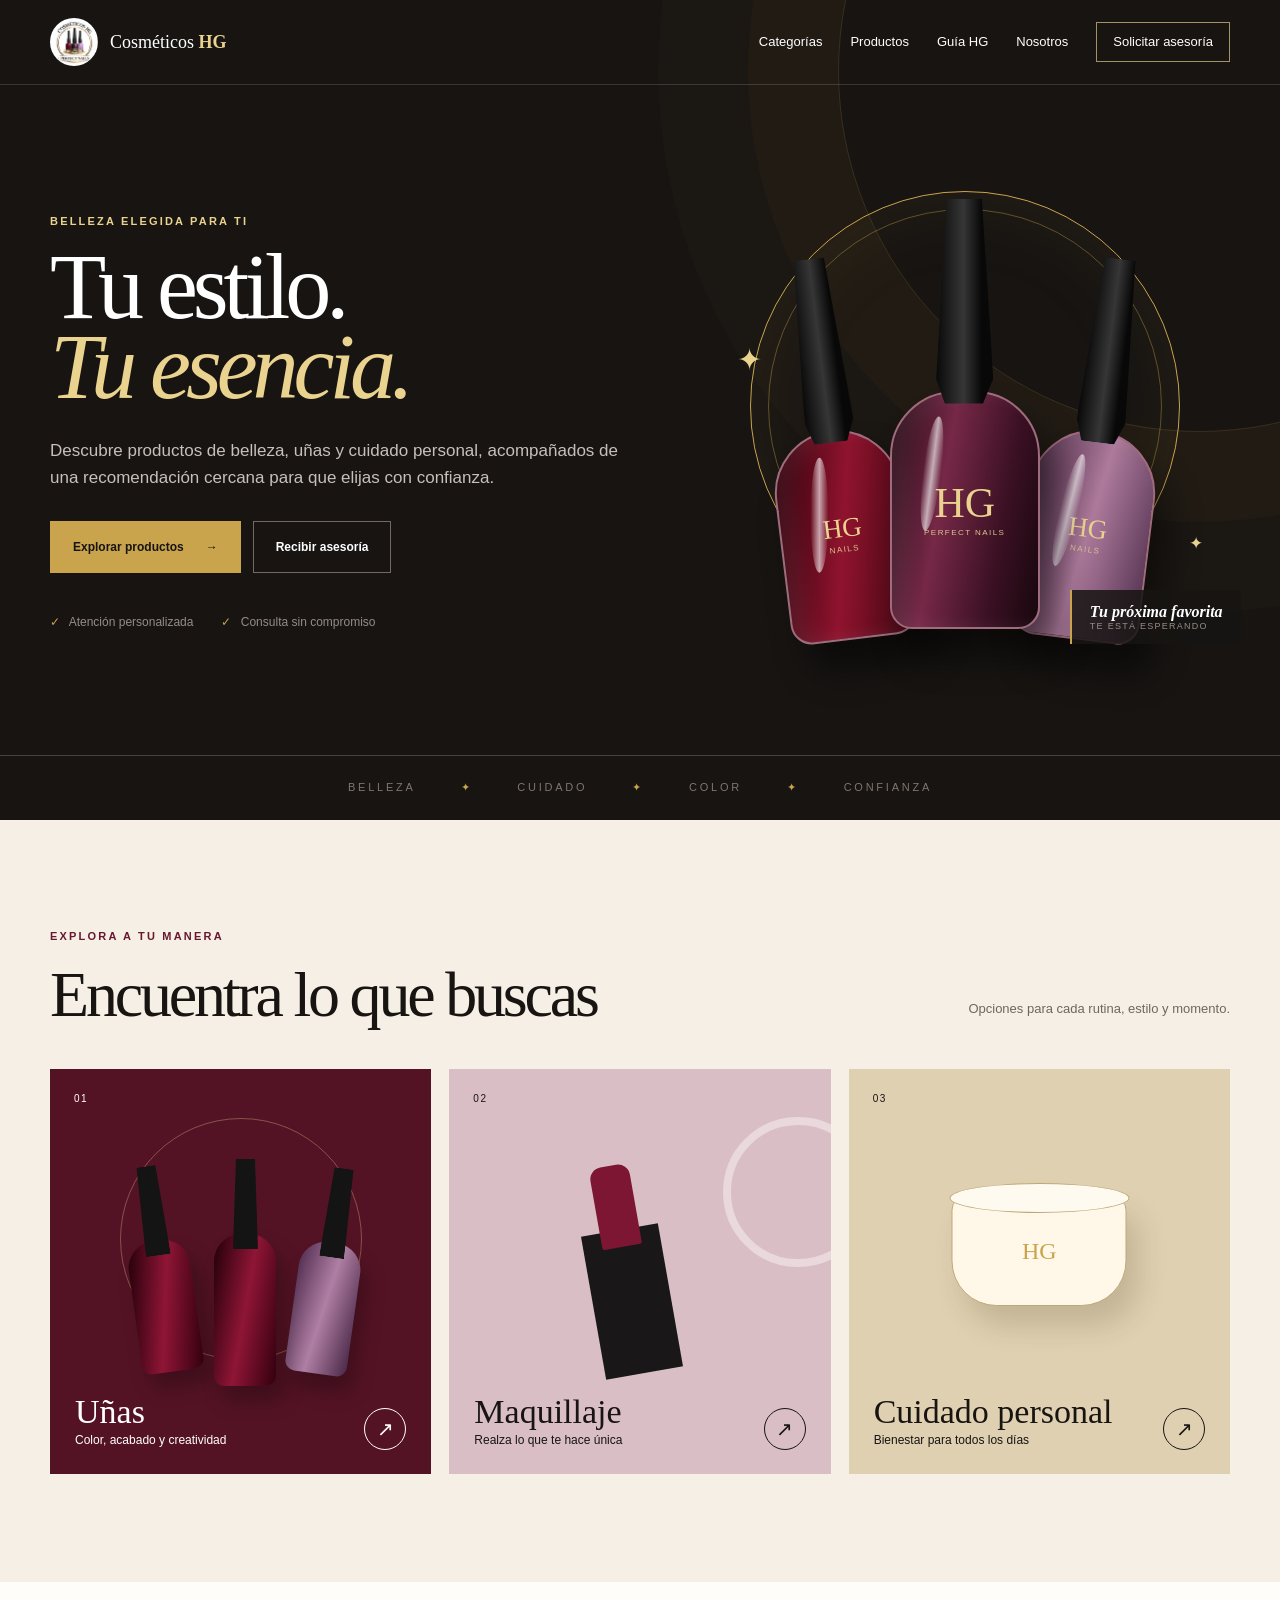
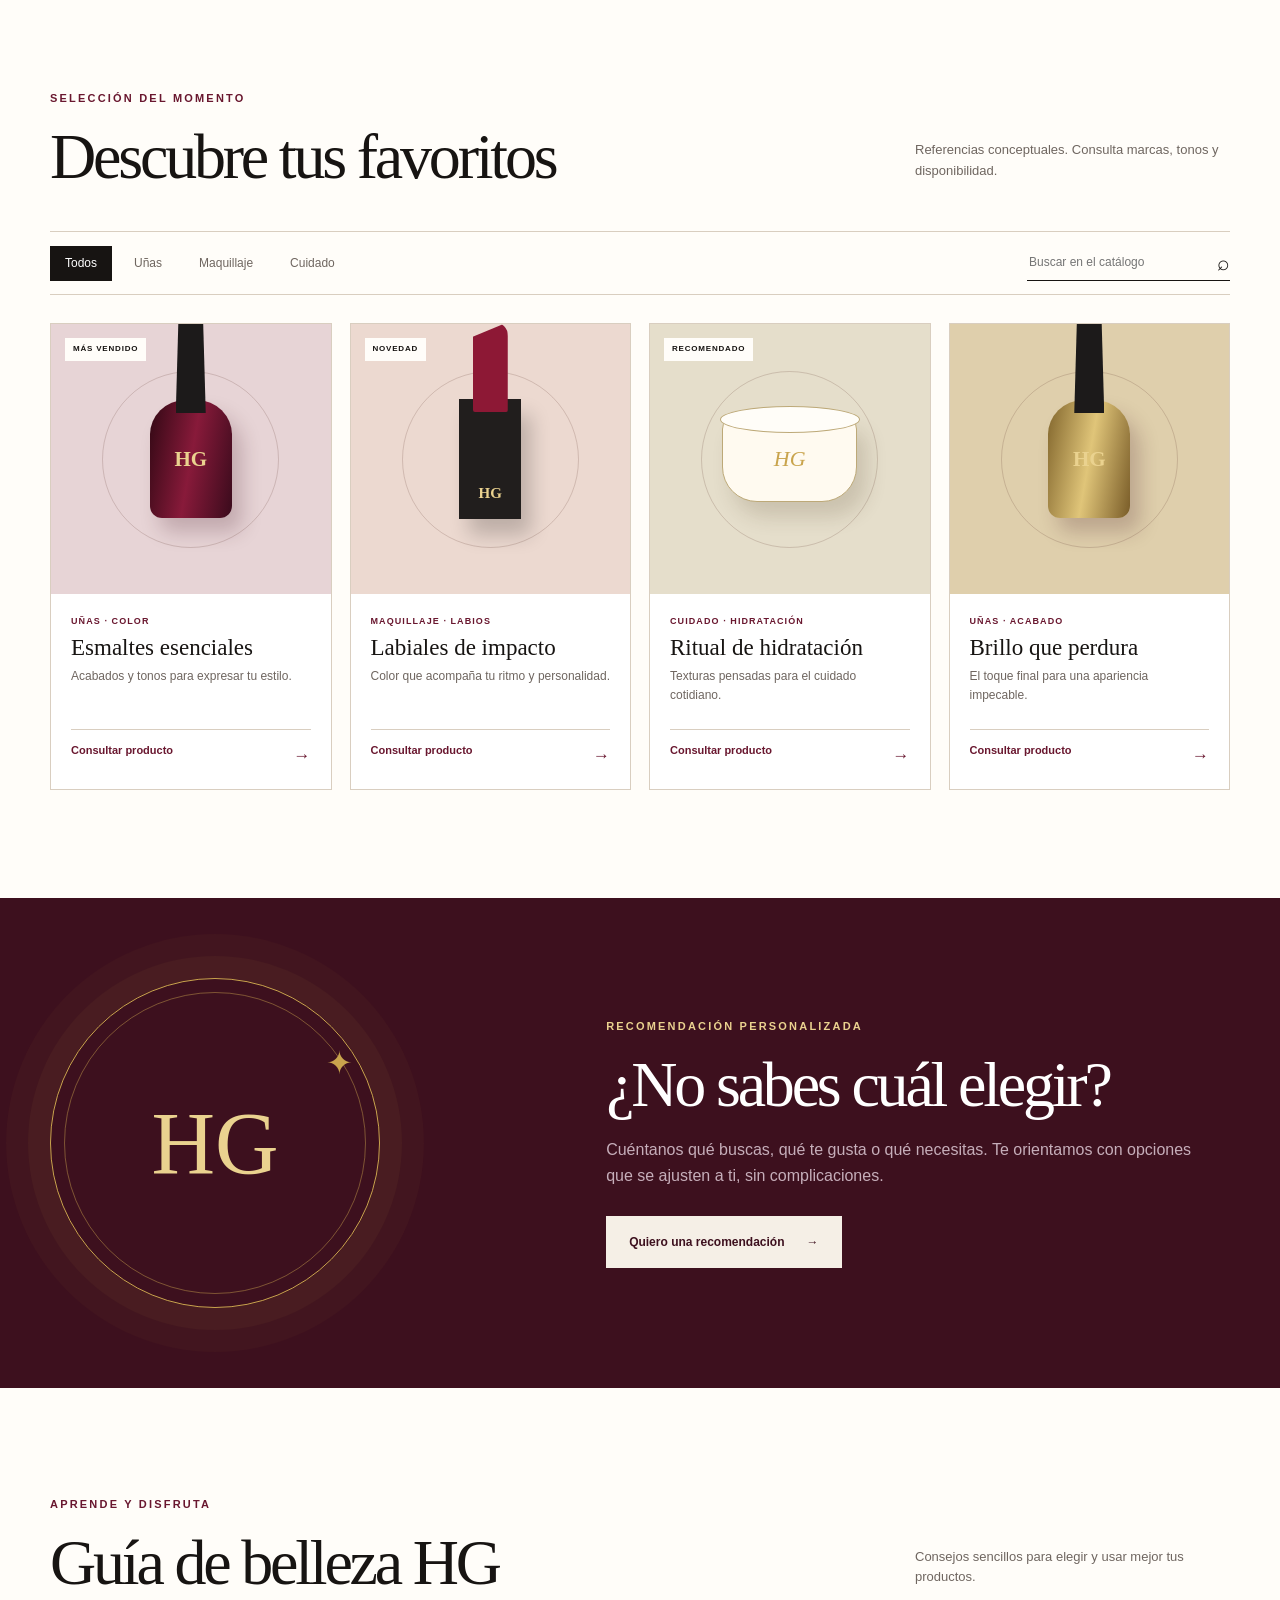
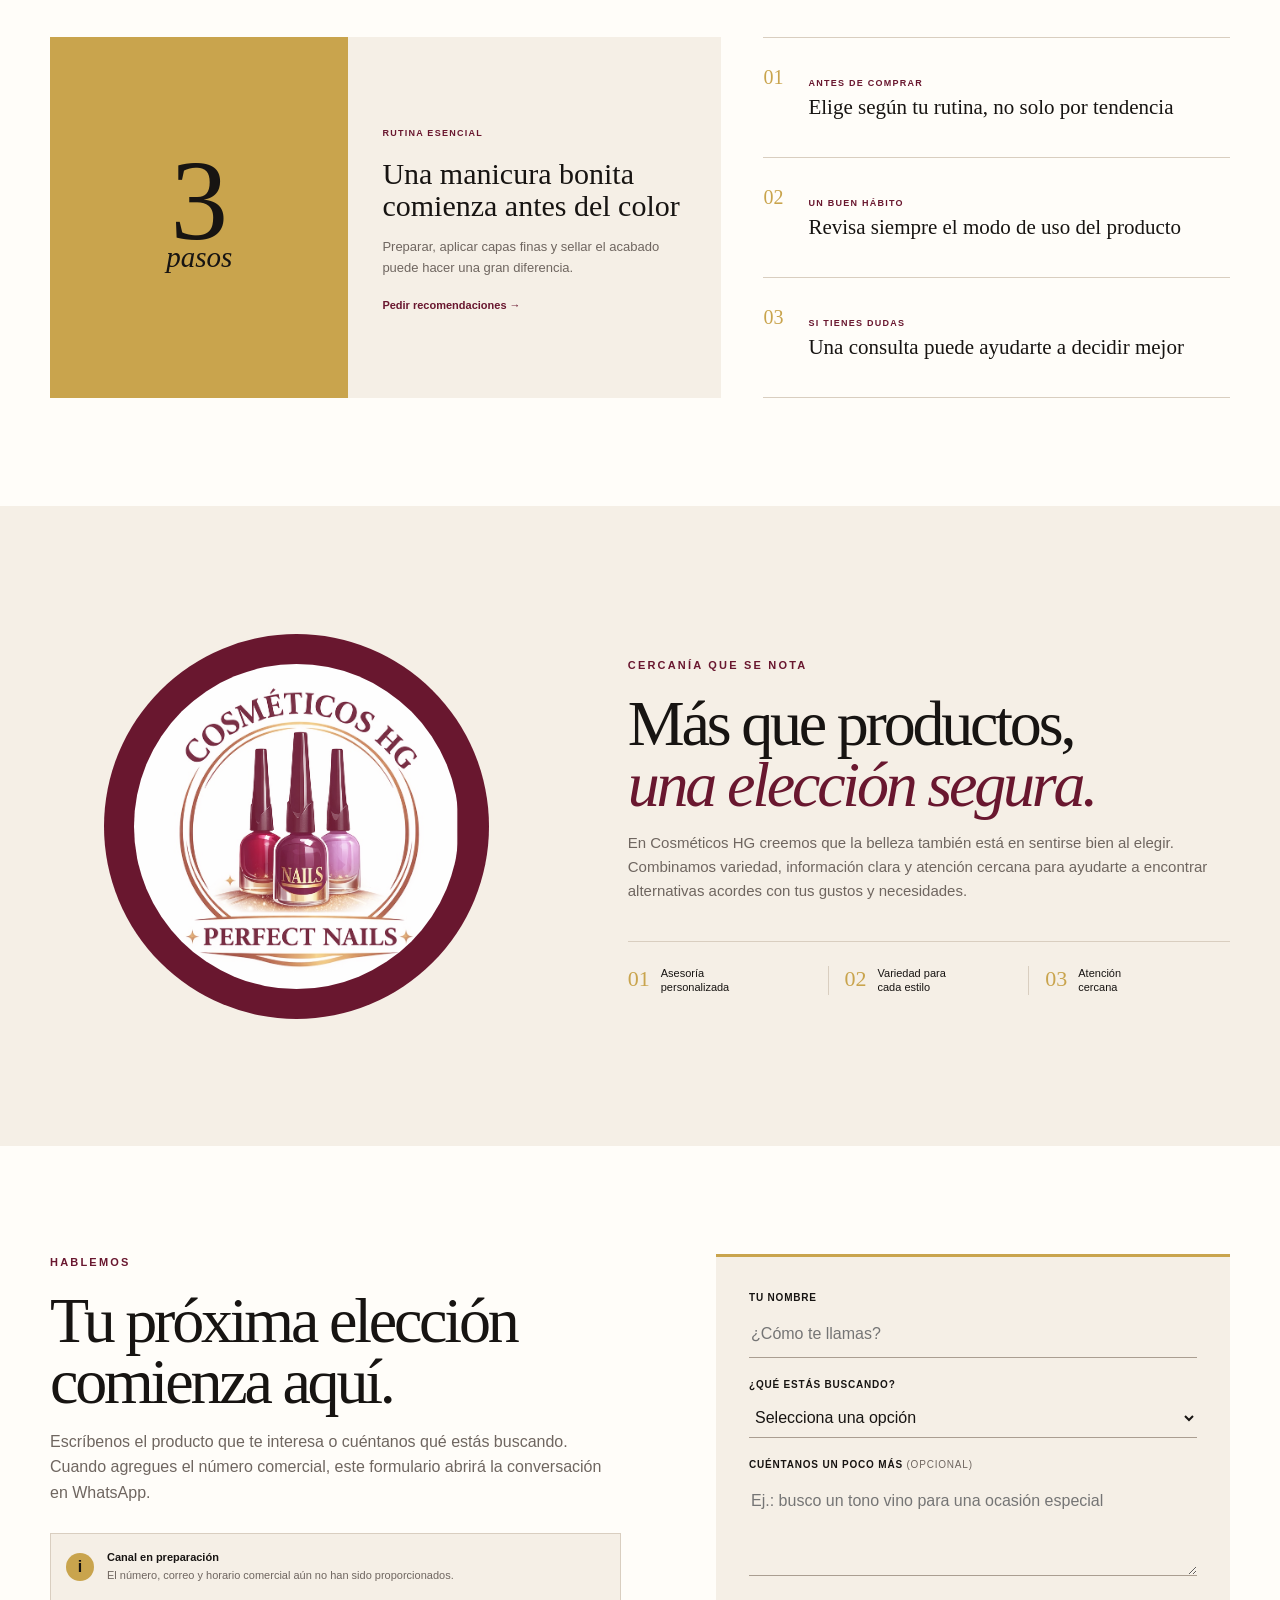
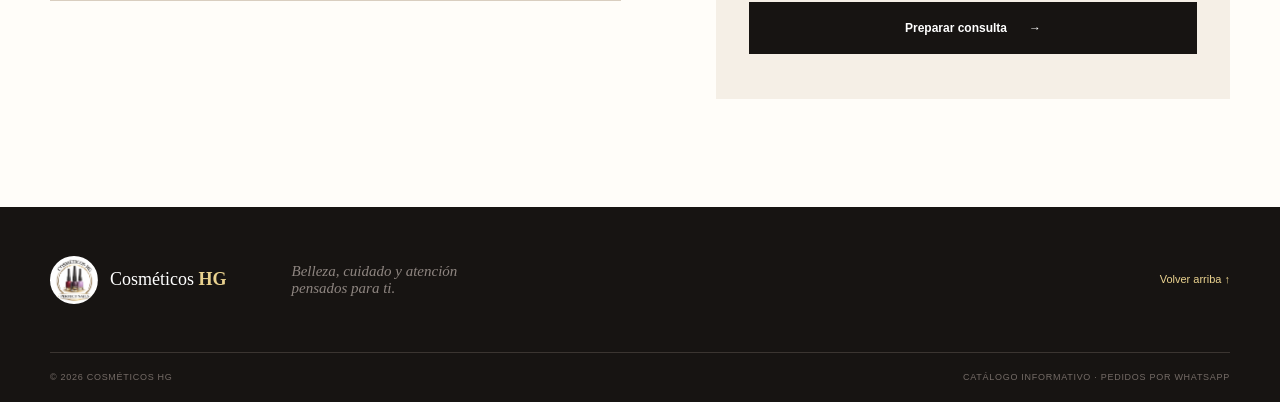
==== index.html @ abef0d5d "Initial commit" ====
<!doctype html>
<html lang="es">
<head>
  <meta charset="utf-8">
  <meta name="viewport" content="width=device-width, initial-scale=1">
  <meta name="description" content="Cosméticos HG: belleza, uñas y cuidado personal con asesoría cercana.">
  <meta name="theme-color" content="#171412">
  <title>Cosméticos HG | Belleza que habla de ti</title>
  <link rel="icon" href="assets/images/logo-cosmeticos-hg.jpg" type="image/jpeg">
  <link rel="stylesheet" href="styles.css">
  <script src="script.js" defer></script>
</head>
<body>
  <a class="skip-link" href="#contenido">Saltar al contenido</a>
  <header class="site-header" id="inicio">
    <div class="container header-inner">
      <a class="brand" href="#inicio" aria-label="Cosméticos HG, ir al inicio"><img src="assets/images/logo-cosmeticos-hg.jpg" alt="" width="48" height="48"><span>Cosméticos <strong>HG</strong></span></a>
      <button class="menu-toggle" type="button" aria-expanded="false" aria-controls="main-nav" aria-label="Abrir menú"><span></span><span></span><span></span></button>
      <nav class="main-nav" id="main-nav" aria-label="Navegación principal"><a href="#categorias">Categorías</a><a href="#productos">Productos</a><a href="#guia">Guía HG</a><a href="#nosotros">Nosotros</a><a class="nav-cta" href="#contacto">Solicitar asesoría</a></nav>
    </div>
  </header>

  <main id="contenido">
    <section class="hero" aria-labelledby="hero-title">
      <div class="container hero-grid">
        <div class="hero-copy reveal"><p class="eyebrow">Belleza elegida para ti</p><h1 id="hero-title">Tu estilo.<br><em>Tu esencia.</em></h1><p class="hero-lead">Descubre productos de belleza, uñas y cuidado personal, acompañados de una recomendación cercana para que elijas con confianza.</p><div class="hero-actions"><a class="button button-gold" href="#productos">Explorar productos <span aria-hidden="true">→</span></a><a class="button button-ghost" href="#contacto">Recibir asesoría</a></div><ul class="hero-trust"><li><span>✓</span> Atención personalizada</li><li><span>✓</span> Consulta sin compromiso</li></ul></div>
        <div class="hero-visual reveal delay-1" aria-label="Composición ilustrada de esmaltes HG" role="img"><div class="visual-halo"></div><div class="bottle bottle-back bottle-wine"><i></i><b>HG</b><small>nails</small></div><div class="bottle bottle-main"><i></i><b>HG</b><small>perfect nails</small></div><div class="bottle bottle-back bottle-mauve"><i></i><b>HG</b><small>nails</small></div><span class="spark spark-one">✦</span><span class="spark spark-two">✦</span><div class="visual-card"><strong>Tu próxima favorita</strong><span>te está esperando</span></div></div>
      </div>
      <div class="hero-marquee" aria-hidden="true"><span>BELLEZA</span><i>✦</i><span>CUIDADO</span><i>✦</i><span>COLOR</span><i>✦</i><span>CONFIANZA</span></div>
    </section>

    <section class="section categories" id="categorias" aria-labelledby="categories-title"><div class="container"><div class="section-heading reveal"><div><p class="eyebrow">Explora a tu manera</p><h2 id="categories-title">Encuentra lo que buscas</h2></div><p>Opciones para cada rutina, estilo y momento.</p></div><div class="category-grid">
      <a class="category-card cat-nails reveal" href="#productos" data-category-link="uñas"><span class="category-number">01</span><div class="nail-art" aria-hidden="true"><i></i><i></i><i></i></div><div class="category-copy"><h3>Uñas</h3><p>Color, acabado y creatividad</p><span>↗</span></div></a>
      <a class="category-card cat-makeup reveal delay-1" href="#productos" data-category-link="maquillaje"><span class="category-number">02</span><div class="makeup-art" aria-hidden="true"><i></i><b></b></div><div class="category-copy"><h3>Maquillaje</h3><p>Realza lo que te hace única</p><span>↗</span></div></a>
      <a class="category-card cat-care reveal delay-2" href="#productos" data-category-link="cuidado"><span class="category-number">03</span><div class="care-art" aria-hidden="true"><i>HG</i></div><div class="category-copy"><h3>Cuidado personal</h3><p>Bienestar para todos los días</p><span>↗</span></div></a>
    </div></div></section>

    <section class="section products-section" id="productos" aria-labelledby="products-title"><div class="container"><div class="section-heading reveal"><div><p class="eyebrow">Selección del momento</p><h2 id="products-title">Descubre tus favoritos</h2></div><p>Referencias conceptuales. Consulta marcas, tonos y disponibilidad.</p></div>
      <div class="product-toolbar reveal"><div class="filters" role="group" aria-label="Filtrar por categoría"><button class="filter is-active" data-filter="todos" aria-pressed="true">Todos</button><button class="filter" data-filter="uñas" aria-pressed="false">Uñas</button><button class="filter" data-filter="maquillaje" aria-pressed="false">Maquillaje</button><button class="filter" data-filter="cuidado" aria-pressed="false">Cuidado</button></div><label class="search-box"><span class="sr-only">Buscar productos</span><input id="product-search" type="search" placeholder="Buscar en el catálogo"><span aria-hidden="true">⌕</span></label></div>
      <div class="product-grid" aria-live="polite">
        <article class="product-card reveal" data-category="uñas" data-name="esmaltes esenciales color uñas"><div class="product-visual visual-wine"><span class="badge">Más vendido</span><div class="mini-polish"><i></i><b>HG</b></div></div><div class="product-info"><p>Uñas · Color</p><h3>Esmaltes esenciales</h3><span>Acabados y tonos para expresar tu estilo.</span><button class="product-link" data-interest="Esmaltes esenciales">Consultar producto <b>→</b></button></div></article>
        <article class="product-card reveal delay-1" data-category="maquillaje" data-name="labiales de impacto maquillaje labios"><div class="product-visual visual-rose"><span class="badge">Novedad</span><div class="mini-lipstick"><i></i><b>HG</b></div></div><div class="product-info"><p>Maquillaje · Labios</p><h3>Labiales de impacto</h3><span>Color que acompaña tu ritmo y personalidad.</span><button class="product-link" data-interest="Labiales de impacto">Consultar producto <b>→</b></button></div></article>
        <article class="product-card reveal delay-2" data-category="cuidado" data-name="ritual hidratación cuidado personal piel crema"><div class="product-visual visual-cream"><span class="badge">Recomendado</span><div class="mini-jar"><i>HG</i></div></div><div class="product-info"><p>Cuidado · Hidratación</p><h3>Ritual de hidratación</h3><span>Texturas pensadas para el cuidado cotidiano.</span><button class="product-link" data-interest="Ritual de hidratación">Consultar producto <b>→</b></button></div></article>
        <article class="product-card reveal" data-category="uñas" data-name="brillo que perdura uñas top coat"><div class="product-visual visual-gold"><div class="mini-polish polish-gold"><i></i><b>HG</b></div></div><div class="product-info"><p>Uñas · Acabado</p><h3>Brillo que perdura</h3><span>El toque final para una apariencia impecable.</span><button class="product-link" data-interest="Brillo que perdura">Consultar producto <b>→</b></button></div></article>
      </div><p class="empty-state" hidden>No encontramos coincidencias. Prueba otra palabra o categoría.</p>
    </div></section>

    <section class="promo" aria-labelledby="promo-title"><div class="container promo-grid"><div class="promo-mark reveal" aria-hidden="true"><span>HG</span><i>✦</i></div><div class="promo-copy reveal delay-1"><p class="eyebrow">Recomendación personalizada</p><h2 id="promo-title">¿No sabes cuál elegir?</h2><p>Cuéntanos qué buscas, qué te gusta o qué necesitas. Te orientamos con opciones que se ajusten a ti, sin complicaciones.</p><a class="button button-light" href="#contacto">Quiero una recomendación <span>→</span></a></div></div></section>

    <section class="section guide" id="guia" aria-labelledby="guide-title"><div class="container"><div class="section-heading reveal"><div><p class="eyebrow">Aprende y disfruta</p><h2 id="guide-title">Guía de belleza HG</h2></div><p>Consejos sencillos para elegir y usar mejor tus productos.</p></div><div class="guide-grid"><article class="guide-feature reveal"><div class="guide-art"><span>3</span><i>pasos</i></div><div><span class="guide-label">Rutina esencial</span><h3>Una manicura bonita comienza antes del color</h3><p>Preparar, aplicar capas finas y sellar el acabado puede hacer una gran diferencia.</p><a href="#contacto">Pedir recomendaciones →</a></div></article><div class="tips-list"><article class="tip reveal"><span>01</span><div><p>Antes de comprar</p><h3>Elige según tu rutina, no solo por tendencia</h3></div></article><article class="tip reveal delay-1"><span>02</span><div><p>Un buen hábito</p><h3>Revisa siempre el modo de uso del producto</h3></div></article><article class="tip reveal delay-2"><span>03</span><div><p>Si tienes dudas</p><h3>Una consulta puede ayudarte a decidir mejor</h3></div></article></div></div></div></section>

    <section class="about" id="nosotros" aria-labelledby="about-title"><div class="container about-grid"><div class="about-logo reveal"><img src="assets/images/logo-cosmeticos-hg.jpg" alt="Logotipo de Cosméticos HG" width="330" height="330"></div><div class="about-copy reveal delay-1"><p class="eyebrow">Cercanía que se nota</p><h2 id="about-title">Más que productos,<br><em>una elección segura.</em></h2><p>En Cosméticos HG creemos que la belleza también está en sentirse bien al elegir. Combinamos variedad, información clara y atención cercana para ayudarte a encontrar alternativas acordes con tus gustos y necesidades.</p><div class="values"><div><strong>01</strong><span>Asesoría<br>personalizada</span></div><div><strong>02</strong><span>Variedad para<br>cada estilo</span></div><div><strong>03</strong><span>Atención<br>cercana</span></div></div></div></div></section>

    <section class="contact section" id="contacto" aria-labelledby="contact-title"><div class="container contact-grid"><div class="contact-copy reveal"><p class="eyebrow">Hablemos</p><h2 id="contact-title">Tu próxima elección comienza aquí.</h2><p>Escríbenos el producto que te interesa o cuéntanos qué estás buscando. Cuando agregues el número comercial, este formulario abrirá la conversación en WhatsApp.</p><div class="contact-note"><span>i</span><p><strong>Canal en preparación</strong>El número, correo y horario comercial aún no han sido proporcionados.</p></div></div><form class="contact-form reveal delay-1" id="contact-form" novalidate><div class="field"><label for="name">Tu nombre</label><input id="name" name="name" autocomplete="name" placeholder="¿Cómo te llamas?" required><small class="error"></small></div><div class="field"><label for="interest">¿Qué estás buscando?</label><select id="interest" name="interest" required><option value="">Selecciona una opción</option><option>Productos para uñas</option><option>Maquillaje</option><option>Cuidado personal</option><option>Asesoría general</option></select><small class="error"></small></div><div class="field"><label for="message">Cuéntanos un poco más <span>(opcional)</span></label><textarea id="message" name="message" rows="3" placeholder="Ej.: busco un tono vino para una ocasión especial"></textarea></div><button class="button button-dark" type="submit">Preparar consulta <span>→</span></button><p class="form-status" role="status"></p></form></div></section>
  </main>

  <footer class="site-footer"><div class="container footer-top"><a class="brand" href="#inicio"><img src="assets/images/logo-cosmeticos-hg.jpg" alt="" width="52" height="52"><span>Cosméticos <strong>HG</strong></span></a><p>Belleza, cuidado y atención<br>pensados para ti.</p><a class="back-top" href="#inicio">Volver arriba ↑</a></div><div class="container footer-bottom"><span>© 2026 Cosméticos HG</span><span>Catálogo informativo · Pedidos por WhatsApp</span></div></footer>
</body>
</html>
---- styles.css ----
:root{--ink:#171412;--wine:#69172f;--dark-wine:#3d101e;--mauve:#a87998;--gold:#c9a44d;--light-gold:#ead28f;--cream:#f5efe6;--paper:#fffdf9;--muted:#6f6660;--line:#d9cec0;--serif:Georgia,'Times New Roman',serif;--sans:Arial,Helvetica,sans-serif;--shadow:0 22px 55px rgba(45,25,19,.13)}
*{box-sizing:border-box}html{scroll-behavior:smooth;scroll-padding-top:85px}body{margin:0;background:var(--paper);color:var(--ink);font:16px/1.6 var(--sans);overflow-x:hidden}a{color:inherit;text-decoration:none}button,input,select,textarea{font:inherit}.container{width:min(1180px,calc(100% - 48px));margin-inline:auto}.skip-link{position:fixed;z-index:100;top:8px;left:8px;padding:9px 14px;background:white;color:black;transform:translateY(-150%)}.skip-link:focus{transform:none}.sr-only{position:absolute;width:1px;height:1px;margin:-1px;overflow:hidden;clip:rect(0,0,0,0)}
.site-header{position:fixed;inset:0 0 auto;z-index:50;color:white;border-bottom:1px solid #ffffff25;transition:.3s}.site-header.is-scrolled{background:#171412f5;box-shadow:0 8px 25px #0003;backdrop-filter:blur(12px)}.header-inner{height:84px;display:flex;align-items:center;justify-content:space-between}.brand{display:flex;align-items:center;gap:12px;font:18px var(--serif)}.brand img{width:48px;height:48px;border-radius:50%;object-fit:cover;mix-blend-mode:screen}.brand strong{color:var(--light-gold)}.main-nav{display:flex;align-items:center;gap:28px;font-size:13px}.main-nav>a:not(.nav-cta){position:relative}.main-nav>a:not(.nav-cta):after{content:"";position:absolute;left:0;right:100%;bottom:-6px;height:1px;background:var(--light-gold);transition:.25s}.main-nav>a:hover:after{right:0}.nav-cta{border:1px solid #ead28faa;padding:9px 16px;transition:.2s}.nav-cta:hover{background:var(--gold);color:var(--ink)}.menu-toggle{display:none;background:none;border:0;padding:8px}.button:focus-visible,.filter:focus-visible,a:focus-visible,input:focus-visible,select:focus-visible,textarea:focus-visible{outline:2px solid var(--gold);outline-offset:3px}
.hero{min-height:820px;background:var(--ink);color:white;position:relative;overflow:hidden}.hero:before{content:"";position:absolute;width:720px;height:720px;border:1px solid #c9a44d30;border-radius:50%;right:-280px;top:-290px;box-shadow:0 0 0 90px #c9a44d08,0 0 0 180px #c9a44d05}.hero-grid{min-height:755px;display:grid;grid-template-columns:1fr .9fr;align-items:center;gap:60px;padding-top:90px}.eyebrow{margin:0 0 18px;color:var(--wine);font-size:11px;font-weight:700;letter-spacing:.2em;text-transform:uppercase}.hero .eyebrow,.promo .eyebrow{color:var(--light-gold)}.hero h1{margin:0;font:500 clamp(4rem,7.2vw,7rem)/.86 var(--serif);letter-spacing:-.055em}.hero h1 em{color:var(--light-gold);font-weight:400}.hero-lead{max-width:570px;margin:30px 0;color:#c8bfba;font-size:17px}.hero-actions{display:flex;gap:12px;flex-wrap:wrap}.button{display:inline-flex;align-items:center;justify-content:center;gap:22px;min-height:52px;padding:13px 22px;border:1px solid transparent;border-radius:0;font-size:12px;font-weight:700;cursor:pointer;transition:.2s}.button:hover{transform:translateY(-2px)}.button-gold{background:var(--gold);color:var(--ink)}.button-gold:hover{background:var(--light-gold)}.button-ghost{border-color:#726963}.button-ghost:hover{background:white;color:var(--ink)}.hero-trust{display:flex;gap:28px;margin:40px 0 0;padding:0;list-style:none;color:#958c87;font-size:12px}.hero-trust span{color:var(--gold);margin-right:6px}.hero-visual{height:540px;position:relative}.visual-halo{position:absolute;width:430px;height:430px;left:50%;top:47%;transform:translate(-50%,-50%);border:1px solid var(--gold);border-radius:50%;box-shadow:inset 0 0 90px #c9a44d14}.visual-halo:after{content:"";position:absolute;inset:17px;border:1px solid #c9a44d66;border-radius:50%}.bottle{position:absolute;z-index:3;bottom:64px;left:50%;width:150px;height:238px;transform:translateX(-50%);border:2px solid #a06c7d;border-radius:65px 65px 22px 22px;background:linear-gradient(100deg,#210811,#762847,#3a1023 72%,#17070d);box-shadow:16px 28px 35px #0007,inset 15px 0 20px #fff1;display:flex;flex-direction:column;align-items:center;justify-content:center}.bottle:before{content:"";position:absolute;top:-194px;width:57px;height:205px;background:linear-gradient(90deg,#090909,#363636 48%,#080808 80%);clip-path:polygon(18% 0,80% 0,100% 88%,82% 100%,15% 100%,0 88%);border-radius:8px}.bottle i{position:absolute;left:31px;top:23px;width:18px;height:115px;background:linear-gradient(90deg,transparent,#ffffffa0,transparent);border-radius:50%;transform:rotate(7deg)}.bottle b{font:500 42px var(--serif);color:var(--light-gold)}.bottle small{text-transform:uppercase;color:#dac590;letter-spacing:.18em;font-size:8px}.bottle-back{width:126px;height:210px;bottom:53px;z-index:2}.bottle-back:before{width:49px;height:185px;top:-175px}.bottle-back b{font-size:27px}.bottle-wine{left:27%;transform:translateX(-50%) rotate(-7deg);background:linear-gradient(100deg,#270008,#90132e,#3e0711)}.bottle-mauve{left:73%;transform:translateX(-50%) rotate(7deg);background:linear-gradient(100deg,#44223d,#ad7a9c,#53324f)}.spark{position:absolute;color:var(--light-gold);font-size:30px;z-index:5}.spark-one{left:7%;top:34%}.spark-two{right:5%;bottom:25%;font-size:17px}.visual-card{position:absolute;z-index:6;right:-2%;bottom:9%;padding:13px 18px;border-left:2px solid var(--gold);background:#171412d9;font:italic 16px var(--serif)}.visual-card span{display:block;color:#958c87;font:9px var(--sans);text-transform:uppercase;letter-spacing:.14em}.hero-marquee{height:65px;border-top:1px solid #4a423e;display:flex;align-items:center;justify-content:center;gap:45px;color:#80756f;font-size:11px;letter-spacing:.25em}.hero-marquee i{color:var(--gold);font-style:normal}
.section{padding-block:108px}.section-heading{display:flex;justify-content:space-between;align-items:end;margin-bottom:44px}.section-heading h2,.promo h2,.about h2,.contact h2{margin:0;font:500 clamp(2.8rem,5vw,4.65rem)/.96 var(--serif);letter-spacing:-.05em}.section-heading>p{max-width:315px;margin:0 0 5px;color:var(--muted);font-size:13px}.categories{background:var(--cream)}.category-grid{display:grid;grid-template-columns:repeat(3,1fr);gap:18px}.category-card{height:405px;position:relative;overflow:hidden;padding:24px;transition:.3s}.category-card:hover{transform:translateY(-6px);box-shadow:var(--shadow)}.category-number{position:absolute;z-index:3;top:22px;font-size:10px;letter-spacing:.15em}.cat-nails{background:#541325;color:white}.cat-makeup{background:#d9bfc5}.cat-care{background:#dfd0b1}.category-copy{position:absolute;z-index:4;inset:auto 25px 24px}.category-copy h3{margin:0;font:500 34px var(--serif)}.category-copy p{margin:0;font-size:12px}.category-copy span{position:absolute;right:0;bottom:0;display:grid;place-items:center;width:42px;height:42px;border:1px solid;border-radius:50%;font-size:20px}.nail-art:before{content:"";position:absolute;width:240px;height:240px;left:50%;top:42%;transform:translate(-50%,-50%);border:1px solid #ead28f55;border-radius:50%}.nail-art i{position:absolute;bottom:88px;width:62px;height:132px;border-radius:27px 27px 10px 10px;background:linear-gradient(100deg,#200008,#8f1536,#32000e);box-shadow:8px 15px 20px #0004}.nail-art i:before{content:"";position:absolute;width:25px;height:90px;left:19px;top:-75px;background:#141414;clip-path:polygon(12% 0,88% 0,100% 100%,0 100%)}.nail-art i:nth-child(1){left:22%;transform:rotate(-8deg);bottom:102px}.nail-art i:nth-child(2){left:43%;z-index:2;height:152px}.nail-art i:nth-child(3){right:20%;transform:rotate(8deg);bottom:100px;background:linear-gradient(100deg,#502c4e,#af7fa4,#4b2948)}.makeup-art i{position:absolute;width:78px;height:145px;background:#191717;left:48%;bottom:100px;transform:translateX(-50%) rotate(-10deg)}.makeup-art i:before{content:"";position:absolute;width:40px;height:82px;left:19px;top:-65px;background:#7c1633;border-radius:12px 12px 2px 2px}.makeup-art b{position:absolute;width:150px;height:150px;border:8px solid #ffffff66;border-radius:50%;right:-42px;top:48px}.care-art i{position:absolute;display:grid;place-items:center;width:175px;height:110px;left:50%;top:45%;transform:translate(-50%,-50%);border-radius:14px 14px 45px 45px;background:#fff8e9;border:1px solid #bda978;color:var(--gold);font:24px var(--serif);box-shadow:12px 20px 28px #4531172d}.care-art i:before{content:"";position:absolute;width:178px;height:28px;top:-14px;border-radius:50%;background:#fffaf0;border:1px solid #bda978}
.product-toolbar{display:flex;justify-content:space-between;align-items:center;padding-block:13px;margin-bottom:28px;border-block:1px solid var(--line)}.filters{display:flex;gap:7px}.filter{border:0;background:transparent;padding:8px 15px;color:var(--muted);font-size:12px;cursor:pointer}.filter.is-active{background:var(--ink);color:white}.search-box{display:flex;align-items:center;border-bottom:1px solid var(--ink)}.search-box input{width:190px;padding:8px 2px;border:0;background:transparent;outline:0;font-size:12px}.search-box>span{font-size:21px}.product-grid{display:grid;grid-template-columns:repeat(4,1fr);gap:18px}.product-card{min-width:0;border:1px solid var(--line);background:white;transition:.25s}.product-card:hover{transform:translateY(-4px);box-shadow:var(--shadow)}.product-card[hidden]{display:none}.product-visual{height:270px;position:relative;display:grid;place-items:center;overflow:hidden}.product-visual:after{content:"";position:absolute;width:175px;height:175px;border:1px solid #5e372f33;border-radius:50%}.visual-wine{background:#e7d4d6}.visual-rose{background:#ecd9d0}.visual-cream{background:#e5decb}.visual-gold{background:#dfcfac}.badge{position:absolute;z-index:3;top:14px;left:14px;padding:5px 8px;background:var(--paper);font-size:8px;font-weight:700;letter-spacing:.1em;text-transform:uppercase}.mini-polish{position:relative;z-index:2;width:82px;height:118px;border-radius:35px 35px 12px 12px;background:linear-gradient(100deg,#310814,#881a3a,#3a0b1c);display:grid;place-items:center;color:var(--light-gold);font:21px var(--serif);box-shadow:10px 14px 20px #40101f38}.mini-polish i{position:absolute;width:30px;height:105px;top:-92px;background:#1c1a1a;clip-path:polygon(10% 0,90% 0,100% 100%,0 100%)}.polish-gold{background:linear-gradient(100deg,#81652c,#e0c579,#795c28)}.mini-lipstick{position:relative;z-index:2;width:62px;height:120px;background:#211e1d;box-shadow:10px 16px 20px #0003;display:grid;place-items:end center;color:var(--light-gold);font:15px var(--serif);padding-bottom:17px}.mini-lipstick i{position:absolute;top:-77px;width:35px;height:90px;border-radius:14px 14px 2px 2px;background:#8d1835;clip-path:polygon(0 16%,100% 0,100% 100%,0 100%)}.mini-jar{position:relative;z-index:2;width:135px;height:85px;border-radius:12px 12px 35px 35px;background:#fffaf0;border:1px solid #bda978;display:grid;place-items:center;color:var(--gold);font:22px var(--serif);box-shadow:10px 15px 20px #45311729}.mini-jar:before{content:"";position:absolute;width:138px;height:25px;top:-12px;border-radius:50%;background:#fffdf8;border:1px solid #bda978}.product-info{padding:20px}.product-info>p{margin:0 0 6px;color:var(--wine);font-size:9px;font-weight:700;letter-spacing:.12em;text-transform:uppercase}.product-info h3{margin:0 0 7px;font:500 23px/1.1 var(--serif)}.product-info>span{display:block;min-height:45px;color:var(--muted);font-size:12px}.product-link{width:100%;display:flex;justify-content:space-between;margin-top:17px;padding:12px 0 0;border:0;border-top:1px solid var(--line);background:transparent;color:var(--wine);font-size:11px;font-weight:700;cursor:pointer}.product-link b{font-size:17px}.empty-state{text-align:center;padding:45px;color:var(--muted)}
.promo{background:var(--dark-wine);color:white}.promo-grid{min-height:490px;display:grid;grid-template-columns:.85fr 1.15fr;gap:95px;align-items:center}.promo-mark{width:330px;height:330px;border:1px solid var(--gold);border-radius:50%;display:grid;place-items:center;position:relative;box-shadow:0 0 0 22px #c9a44d0c,0 0 0 44px #c9a44d08}.promo-mark:before{content:"";position:absolute;inset:13px;border:1px solid #c9a44d77;border-radius:50%}.promo-mark span{font:88px var(--serif);color:var(--light-gold)}.promo-mark i{position:absolute;right:8%;top:18%;color:var(--gold);font-style:normal;font-size:32px}.promo-copy{max-width:600px}.promo-copy>p:not(.eyebrow){color:#c6aeba;margin:22px 0 28px}.button-light{background:var(--cream);color:var(--dark-wine)}
.guide-grid{display:grid;grid-template-columns:1.18fr .82fr;gap:42px}.guide-feature{display:grid;grid-template-columns:.8fr 1fr;min-height:360px;background:var(--cream)}.guide-art{display:grid;place-content:center;text-align:center;background:var(--gold)}.guide-art span{font:115px/.7 var(--serif)}.guide-art i{font:italic 29px var(--serif)}.guide-feature>div:last-child{padding:42px 34px;align-self:center}.guide-label,.tip p{color:var(--wine);font-size:9px;font-weight:700;letter-spacing:.14em;text-transform:uppercase}.guide-feature h3{margin:14px 0;font:500 30px/1.08 var(--serif)}.guide-feature p{color:var(--muted);font-size:13px}.guide-feature a{color:var(--wine);font-size:11px;font-weight:700}.tips-list{border-top:1px solid var(--line)}.tip{min-height:120px;display:grid;grid-template-columns:45px 1fr;align-items:center;border-bottom:1px solid var(--line)}.tip>span{align-self:start;padding-top:28px;color:var(--gold);font:20px var(--serif)}.tip p{margin:0}.tip h3{margin:5px 0 0;font:500 21px/1.15 var(--serif)}
.about{background:var(--cream)}.about-grid{min-height:640px;display:grid;grid-template-columns:.9fr 1.1fr;gap:85px;align-items:center}.about-logo{height:440px;display:grid;place-items:center;position:relative}.about-logo:before{content:"";position:absolute;width:385px;height:385px;background:var(--wine);border-radius:50%}.about-logo img{position:relative;width:325px;height:325px;object-fit:cover;border-radius:50%;mix-blend-mode:screen}.about h2 em{color:var(--wine);font-weight:400}.about-copy>p:not(.eyebrow){color:var(--muted);font-size:15px}.values{display:grid;grid-template-columns:repeat(3,1fr);margin-top:38px;padding-top:24px;border-top:1px solid var(--line)}.values div{display:flex;gap:11px;padding-right:10px;border-right:1px solid var(--line)}.values div+div{padding-left:16px}.values div:last-child{border:0}.values strong{color:var(--gold);font:22px var(--serif)}.values span{font-size:11px;line-height:1.35}
.contact-grid{display:grid;grid-template-columns:1fr .9fr;gap:95px}.contact-copy>p:not(.eyebrow){color:var(--muted)}.contact-note{display:flex;gap:13px;align-items:center;margin-top:28px;padding:15px;border:1px solid var(--line);background:var(--cream)}.contact-note>span{display:grid;place-items:center;flex:0 0 28px;height:28px;border-radius:50%;background:var(--gold);font-weight:700}.contact-note p{margin:0;color:var(--muted);font-size:11px}.contact-note strong{display:block;color:var(--ink)}.contact-form{padding:33px;background:var(--cream);border-top:3px solid var(--gold)}.field{margin-bottom:19px}.field label{display:block;margin-bottom:5px;font-size:10px;font-weight:700;letter-spacing:.08em;text-transform:uppercase}.field label span{color:var(--muted);font-weight:400}.field input,.field select,.field textarea{width:100%;padding:10px 2px;border:0;border-bottom:1px solid #aa9e91;border-radius:0;background:transparent;color:var(--ink);outline:0}.field textarea{resize:vertical}.field input:focus,.field select:focus,.field textarea:focus{border-color:var(--wine)}.error{color:#9b001f}.button-dark{width:100%;background:var(--ink);color:white}.form-status{margin:12px 0 0;color:var(--wine);font-size:11px}.site-footer{background:var(--ink);color:white}.footer-top{min-height:145px;display:flex;align-items:center;gap:65px}.footer-top>p{color:#8e8580;font:italic 15px var(--serif)}.back-top{margin-left:auto;color:var(--light-gold);font-size:11px}.footer-bottom{display:flex;justify-content:space-between;padding-block:17px;border-top:1px solid #3b3531;color:#756c67;font-size:9px;letter-spacing:.08em;text-transform:uppercase}
.reveal{opacity:0;transform:translateY(22px);transition:opacity .7s,transform .7s}.reveal.is-visible{opacity:1;transform:none}.delay-1{transition-delay:.1s}.delay-2{transition-delay:.2s}
@media(max-width:1000px){.hero-grid{gap:20px}.product-grid{grid-template-columns:repeat(2,1fr)}.category-card{height:360px}.promo-grid{gap:50px}.guide-grid{gap:22px}.about-grid,.contact-grid{gap:40px}}
@media(max-width:760px){html{scroll-padding-top:70px}.container{width:min(100% - 32px,620px)}.header-inner{height:70px}.brand{font-size:15px}.brand img{width:42px;height:42px}.menu-toggle{display:block;position:relative;z-index:2}.menu-toggle span{display:block;width:25px;height:1px;margin:6px;background:white;transition:.25s}.menu-toggle.is-open span:first-child{transform:translateY(7px) rotate(45deg)}.menu-toggle.is-open span:nth-child(2){opacity:0}.menu-toggle.is-open span:last-child{transform:translateY(-7px) rotate(-45deg)}.main-nav{position:absolute;inset:69px 0 auto;display:flex;align-items:stretch;flex-direction:column;gap:0;padding:12px 16px 20px;background:var(--ink);opacity:0;visibility:hidden;transform:translateY(-10px);transition:.25s}.main-nav.is-open{opacity:1;visibility:visible;transform:none}.main-nav a{padding:13px 8px;border-bottom:1px solid #332e2a}.main-nav .nav-cta{margin-top:8px;text-align:center;border:1px solid var(--gold)}.hero{min-height:auto}.hero-grid{min-height:auto;grid-template-columns:1fr;padding:130px 0 65px}.hero h1{font-size:clamp(3.7rem,17vw,5.7rem)}.hero-lead{font-size:15px}.hero-trust{gap:13px;flex-direction:column}.hero-visual{height:470px;margin-top:55px}.hero-marquee{gap:20px;font-size:9px;white-space:nowrap}.section{padding-block:75px}.section-heading{display:block;margin-bottom:30px}.section-heading>p{margin-top:16px}.category-grid,.product-grid{grid-template-columns:1fr}.category-card{height:350px}.product-toolbar{align-items:stretch;flex-direction:column;gap:13px}.filters{overflow-x:auto}.filter{white-space:nowrap}.search-box input{width:100%}.product-visual{height:300px}.promo-grid{grid-template-columns:1fr;padding-block:75px;gap:60px}.promo-mark{width:250px;height:250px;margin:auto}.promo-mark span{font-size:70px}.guide-grid,.about-grid,.contact-grid{grid-template-columns:1fr}.guide-feature{grid-template-columns:1fr}.guide-art{min-height:230px}.about-grid{padding-block:72px}.about-logo{height:330px}.about-logo:before{width:300px;height:300px}.about-logo img{width:250px;height:250px}.values{grid-template-columns:1fr;gap:10px}.values div,.values div+div{padding:10px 0;border-right:0;border-bottom:1px solid var(--line)}.contact-grid{gap:42px}.contact-form{padding:24px 19px}.footer-top{align-items:flex-start;flex-direction:column;gap:17px;padding-block:35px}.back-top{margin-left:0}.footer-bottom{gap:10px;flex-direction:column}.visual-card{right:0}}
@media(max-width:520px){.hero-copy{min-width:0}.hero h1{font-size:clamp(3.15rem,15vw,4.4rem)}.hero-actions{flex-direction:column}.hero-actions .button{width:100%}.hero-visual{height:430px;transform:scale(.88);margin-inline:-24px}.visual-card{right:4%}}
@media(max-width:380px){.container{width:calc(100% - 24px)}.hero h1{font-size:3.05rem}.hero-visual{transform:scale(.8);margin-inline:-34px}.section-heading h2,.promo h2,.about h2,.contact h2{font-size:2.5rem}.filters{margin-right:-12px}}
@media(prefers-reduced-motion:reduce){html{scroll-behavior:auto}*,*:before,*:after{transition-duration:.01ms!important}.reveal{opacity:1;transform:none}}
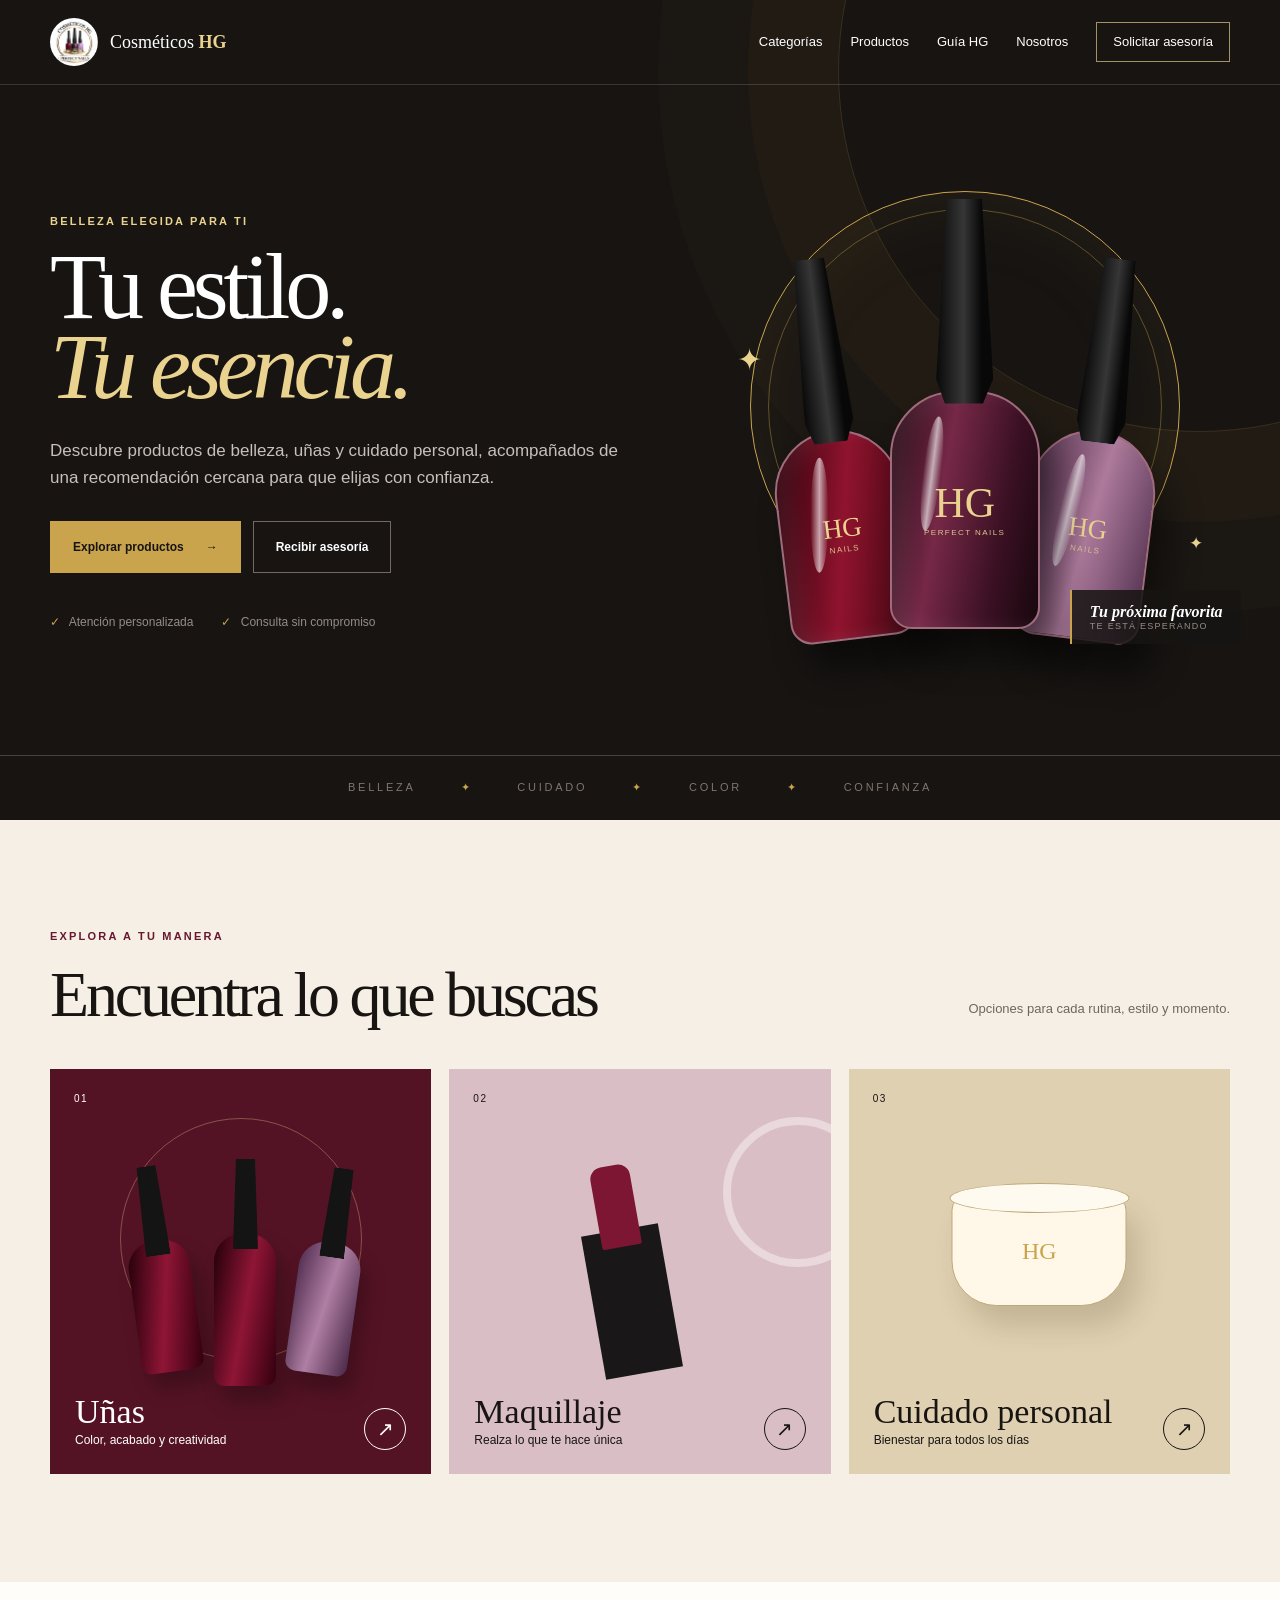
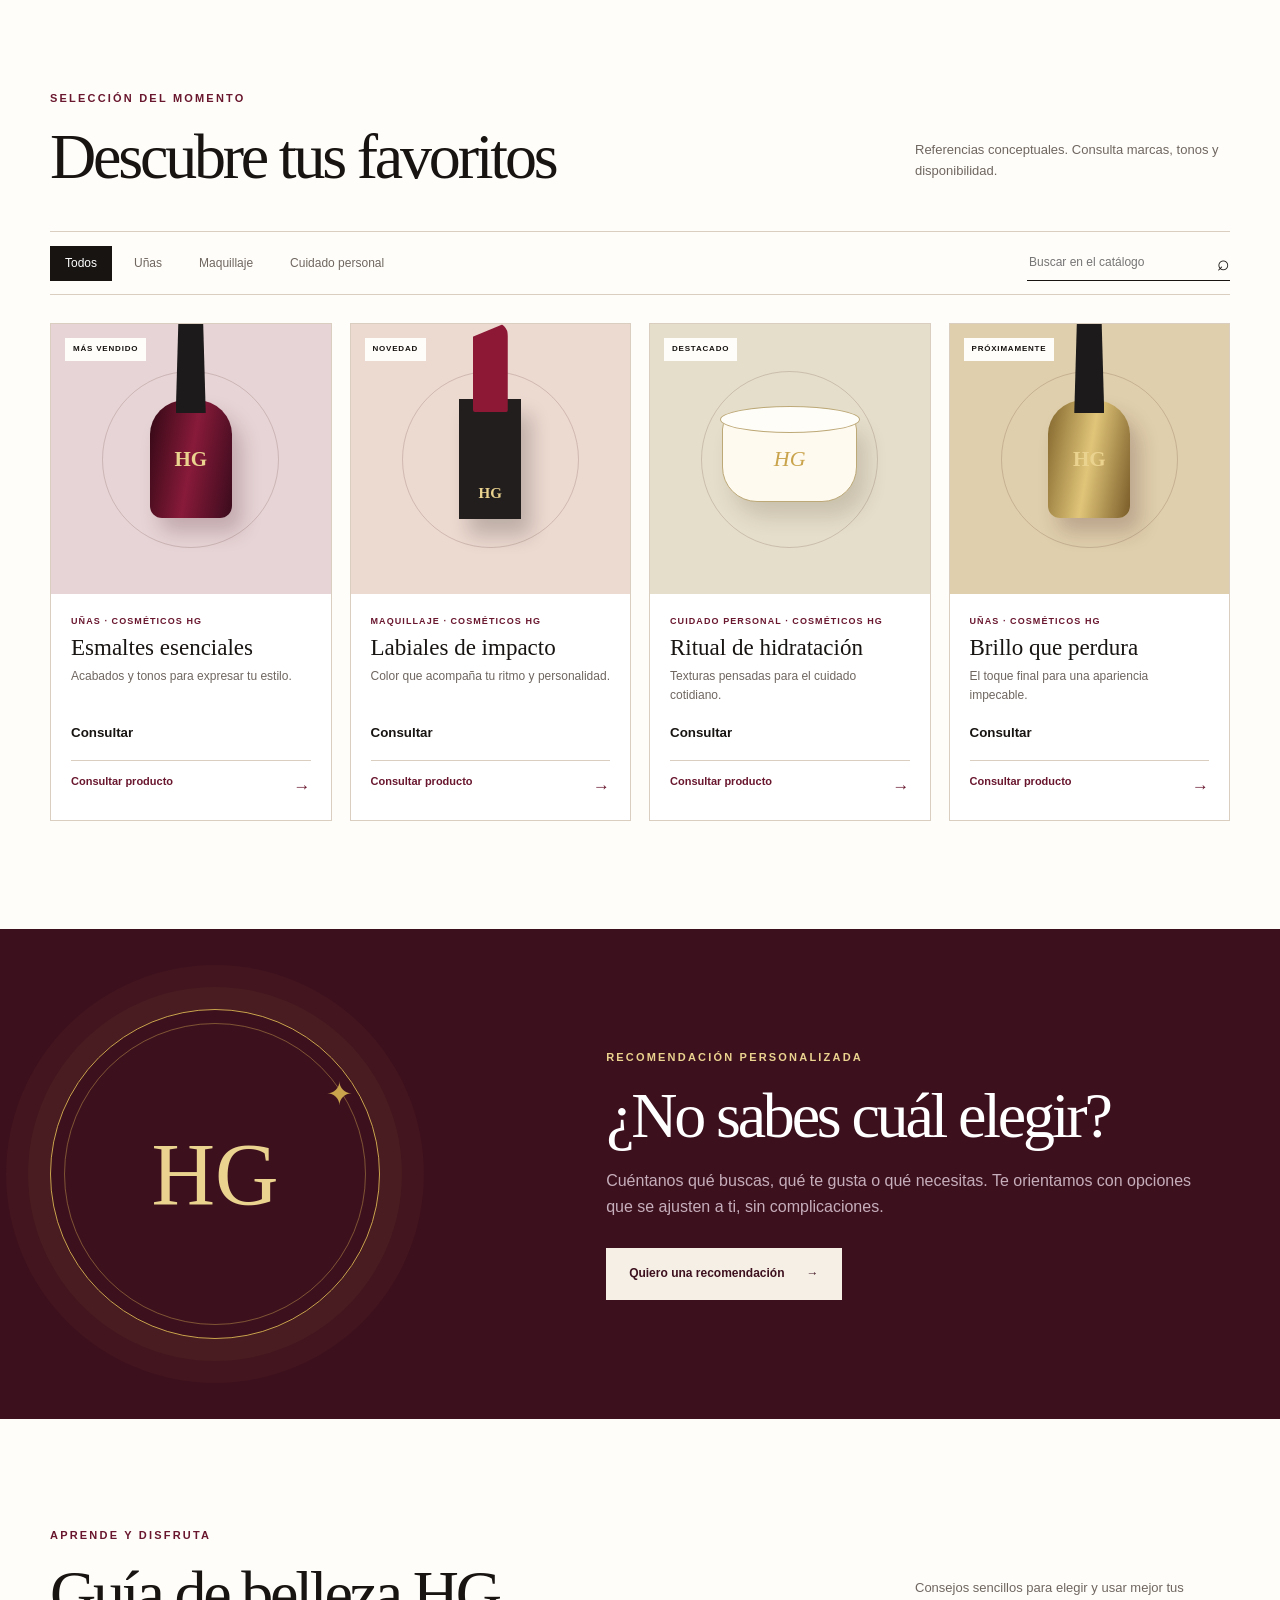
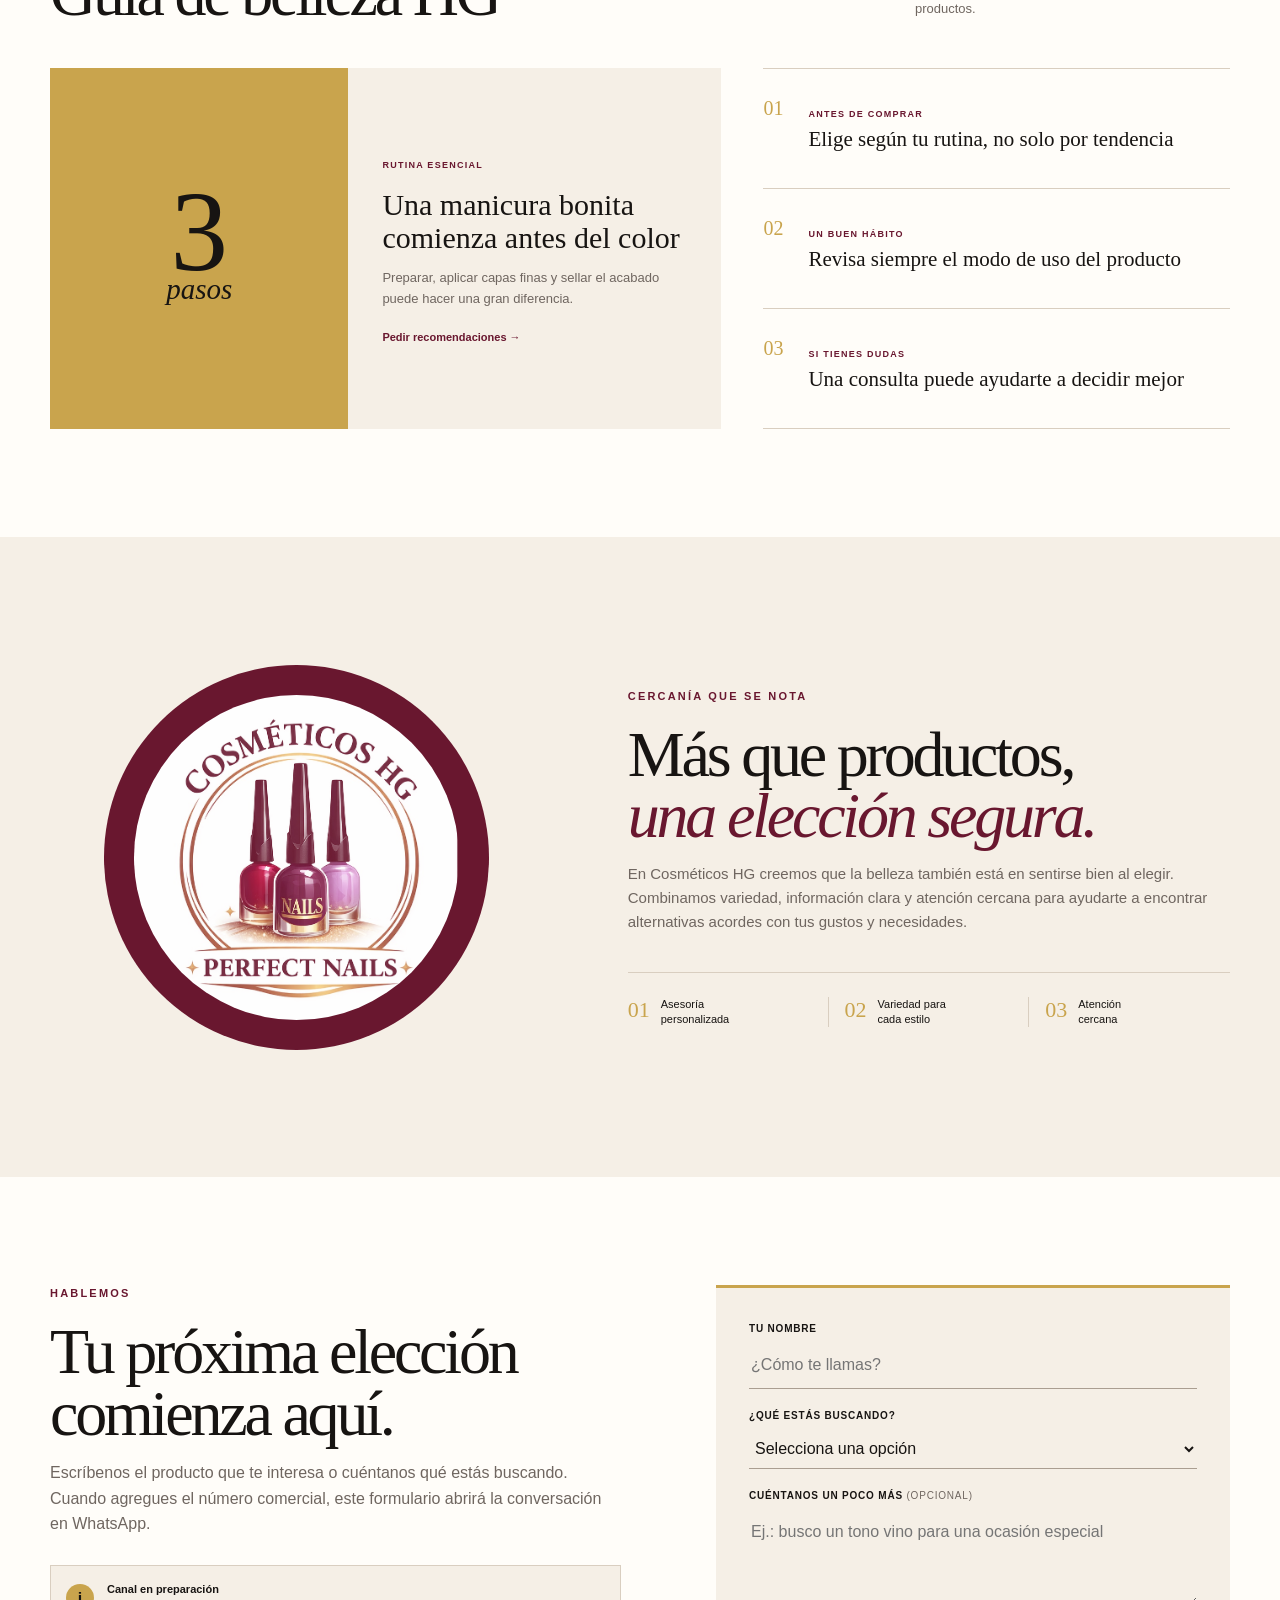
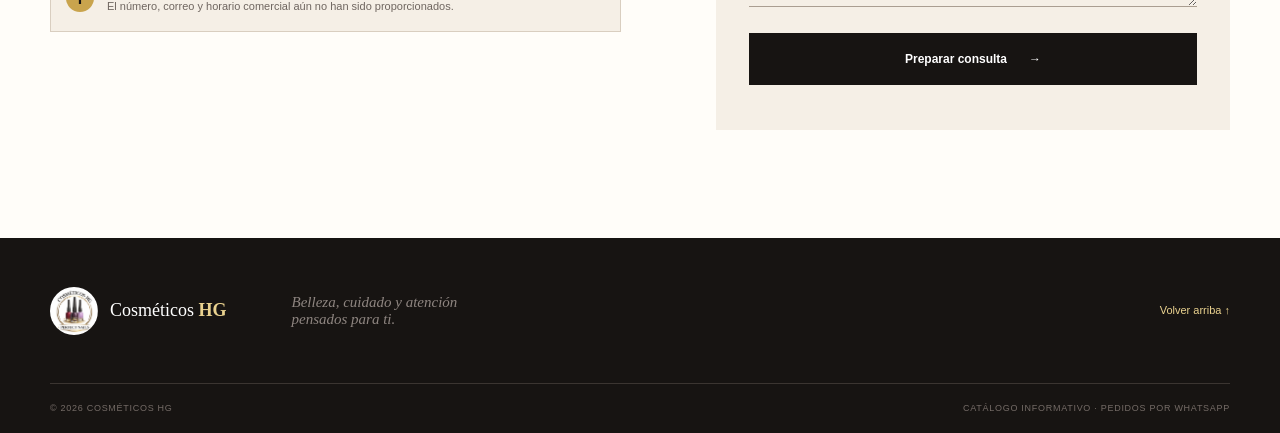
==== commit 5f6a283b: "c" ====
--- a/index.html
+++ b/index.html
@@ -8,7 +8,10 @@
   <title>Cosméticos HG | Belleza que habla de ti</title>
   <link rel="icon" href="assets/images/logo-cosmeticos-hg.jpg" type="image/jpeg">
   <link rel="stylesheet" href="styles.css">
+  <link rel="stylesheet" href="admin.css">
+  <script src="data.js" defer></script>
   <script src="script.js" defer></script>
+  <script src="admin.js" defer></script>
 </head>
 <body>
   <a class="skip-link" href="#contenido">Saltar al contenido</a>
@@ -29,20 +32,11 @@
       <div class="hero-marquee" aria-hidden="true"><span>BELLEZA</span><i>✦</i><span>CUIDADO</span><i>✦</i><span>COLOR</span><i>✦</i><span>CONFIANZA</span></div>
     </section>
 
-    <section class="section categories" id="categorias" aria-labelledby="categories-title"><div class="container"><div class="section-heading reveal"><div><p class="eyebrow">Explora a tu manera</p><h2 id="categories-title">Encuentra lo que buscas</h2></div><p>Opciones para cada rutina, estilo y momento.</p></div><div class="category-grid">
-      <a class="category-card cat-nails reveal" href="#productos" data-category-link="uñas"><span class="category-number">01</span><div class="nail-art" aria-hidden="true"><i></i><i></i><i></i></div><div class="category-copy"><h3>Uñas</h3><p>Color, acabado y creatividad</p><span>↗</span></div></a>
-      <a class="category-card cat-makeup reveal delay-1" href="#productos" data-category-link="maquillaje"><span class="category-number">02</span><div class="makeup-art" aria-hidden="true"><i></i><b></b></div><div class="category-copy"><h3>Maquillaje</h3><p>Realza lo que te hace única</p><span>↗</span></div></a>
-      <a class="category-card cat-care reveal delay-2" href="#productos" data-category-link="cuidado"><span class="category-number">03</span><div class="care-art" aria-hidden="true"><i>HG</i></div><div class="category-copy"><h3>Cuidado personal</h3><p>Bienestar para todos los días</p><span>↗</span></div></a>
-    </div></div></section>
+    <section class="section categories" id="categorias" aria-labelledby="categories-title"><div class="container"><div class="section-heading reveal"><div><p class="eyebrow">Explora a tu manera</p><h2 id="categories-title">Encuentra lo que buscas</h2></div><p>Opciones para cada rutina, estilo y momento.</p></div><div class="category-grid" aria-live="polite"></div><p class="category-empty" hidden>No hay categorías disponibles por el momento.</p></div></section>
 
     <section class="section products-section" id="productos" aria-labelledby="products-title"><div class="container"><div class="section-heading reveal"><div><p class="eyebrow">Selección del momento</p><h2 id="products-title">Descubre tus favoritos</h2></div><p>Referencias conceptuales. Consulta marcas, tonos y disponibilidad.</p></div>
       <div class="product-toolbar reveal"><div class="filters" role="group" aria-label="Filtrar por categoría"><button class="filter is-active" data-filter="todos" aria-pressed="true">Todos</button><button class="filter" data-filter="uñas" aria-pressed="false">Uñas</button><button class="filter" data-filter="maquillaje" aria-pressed="false">Maquillaje</button><button class="filter" data-filter="cuidado" aria-pressed="false">Cuidado</button></div><label class="search-box"><span class="sr-only">Buscar productos</span><input id="product-search" type="search" placeholder="Buscar en el catálogo"><span aria-hidden="true">⌕</span></label></div>
-      <div class="product-grid" aria-live="polite">
-        <article class="product-card reveal" data-category="uñas" data-name="esmaltes esenciales color uñas"><div class="product-visual visual-wine"><span class="badge">Más vendido</span><div class="mini-polish"><i></i><b>HG</b></div></div><div class="product-info"><p>Uñas · Color</p><h3>Esmaltes esenciales</h3><span>Acabados y tonos para expresar tu estilo.</span><button class="product-link" data-interest="Esmaltes esenciales">Consultar producto <b>→</b></button></div></article>
-        <article class="product-card reveal delay-1" data-category="maquillaje" data-name="labiales de impacto maquillaje labios"><div class="product-visual visual-rose"><span class="badge">Novedad</span><div class="mini-lipstick"><i></i><b>HG</b></div></div><div class="product-info"><p>Maquillaje · Labios</p><h3>Labiales de impacto</h3><span>Color que acompaña tu ritmo y personalidad.</span><button class="product-link" data-interest="Labiales de impacto">Consultar producto <b>→</b></button></div></article>
-        <article class="product-card reveal delay-2" data-category="cuidado" data-name="ritual hidratación cuidado personal piel crema"><div class="product-visual visual-cream"><span class="badge">Recomendado</span><div class="mini-jar"><i>HG</i></div></div><div class="product-info"><p>Cuidado · Hidratación</p><h3>Ritual de hidratación</h3><span>Texturas pensadas para el cuidado cotidiano.</span><button class="product-link" data-interest="Ritual de hidratación">Consultar producto <b>→</b></button></div></article>
-        <article class="product-card reveal" data-category="uñas" data-name="brillo que perdura uñas top coat"><div class="product-visual visual-gold"><div class="mini-polish polish-gold"><i></i><b>HG</b></div></div><div class="product-info"><p>Uñas · Acabado</p><h3>Brillo que perdura</h3><span>El toque final para una apariencia impecable.</span><button class="product-link" data-interest="Brillo que perdura">Consultar producto <b>→</b></button></div></article>
-      </div><p class="empty-state" hidden>No encontramos coincidencias. Prueba otra palabra o categoría.</p>
+      <div class="product-grid" aria-live="polite"></div><p class="empty-state" hidden>No encontramos coincidencias. Prueba otra palabra o categoría.</p>
     </div></section>
 
     <section class="promo" aria-labelledby="promo-title"><div class="container promo-grid"><div class="promo-mark reveal" aria-hidden="true"><span>HG</span><i>✦</i></div><div class="promo-copy reveal delay-1"><p class="eyebrow">Recomendación personalizada</p><h2 id="promo-title">¿No sabes cuál elegir?</h2><p>Cuéntanos qué buscas, qué te gusta o qué necesitas. Te orientamos con opciones que se ajusten a ti, sin complicaciones.</p><a class="button button-light" href="#contacto">Quiero una recomendación <span>→</span></a></div></div></section>
@@ -55,5 +49,6 @@
   </main>
 
   <footer class="site-footer"><div class="container footer-top"><a class="brand" href="#inicio"><img src="assets/images/logo-cosmeticos-hg.jpg" alt="" width="52" height="52"><span>Cosméticos <strong>HG</strong></span></a><p>Belleza, cuidado y atención<br>pensados para ti.</p><a class="back-top" href="#inicio">Volver arriba ↑</a></div><div class="container footer-bottom"><span>© 2026 Cosméticos HG</span><span>Catálogo informativo · Pedidos por WhatsApp</span></div></footer>
+  <div id="admin-root"></div>
 </body>
 </html>
--- a/styles.css
+++ b/styles.css
@@ -14,3 +14,5 @@
 @media(max-width:520px){.hero-copy{min-width:0}.hero h1{font-size:clamp(3.15rem,15vw,4.4rem)}.hero-actions{flex-direction:column}.hero-actions .button{width:100%}.hero-visual{height:430px;transform:scale(.88);margin-inline:-24px}.visual-card{right:4%}}
 @media(max-width:380px){.container{width:calc(100% - 24px)}.hero h1{font-size:3.05rem}.hero-visual{transform:scale(.8);margin-inline:-34px}.section-heading h2,.promo h2,.about h2,.contact h2{font-size:2.5rem}.filters{margin-right:-12px}}
 @media(prefers-reduced-motion:reduce){html{scroll-behavior:auto}*,*:before,*:after{transition-duration:.01ms!important}.reveal{opacity:1;transform:none}}
+html,body{max-width:100%;overflow-x:hidden}
+.category-grid{grid-template-columns:repeat(auto-fit,minmax(min(280px,100%),1fr))}.cat-neutral{background:var(--category-custom,#cfc2b2)}.neutral-art{position:absolute;inset:0;display:grid;place-items:center}.neutral-art:before{content:"";width:210px;height:210px;border:1px solid #ffffff88;border-radius:50%}.neutral-art i{position:absolute;font:64px var(--serif);color:#fff9}.neutral-art span{position:absolute;right:20%;top:24%;color:var(--gold);font-size:28px}.category-photo{position:absolute;inset:0;width:100%;height:100%;object-fit:cover}.category-card.has-photo:after{content:"";position:absolute;inset:0;background:linear-gradient(transparent 35%,#171412cc)}.category-card.has-photo{color:white}.category-empty{margin:0;padding:45px;border:1px solid var(--line);background:var(--paper);color:var(--muted);text-align:center}
--- a/admin.css
+++ b/admin.css
@@ -0,0 +1,10 @@
+body.admin-mode{background:#f3f0eb}body.admin-mode>header,body.admin-mode>main,body.admin-mode>footer,body.admin-mode>.skip-link{display:none!important}#admin-root:empty{display:none}.admin-login{min-height:100vh;display:grid;place-items:center;padding:24px;background:radial-gradient(circle at 15% 15%,#6b1b3425,transparent 30%),#171412;color:#171412}.login-card{width:min(440px,100%);padding:44px;background:#fffdf9;border-top:4px solid #c9a44d;box-shadow:0 28px 80px #0006}.login-card>img{display:block;margin:0 auto 22px;width:88px;height:88px;border-radius:50%;object-fit:cover}.login-card h1{margin:0;font:42px/.95 Georgia,serif}.login-card>p:not(.admin-kicker){color:#6f6660}.login-card form{margin-top:28px}.login-card label,.category-add>label{display:block;margin-bottom:7px;font-size:10px;font-weight:700;letter-spacing:.1em;text-transform:uppercase}.password-field{display:flex;border:1px solid #bdb2a6}.password-field input{min-width:0;flex:1;padding:12px;border:0;outline:0}.password-field button{border:0;border-left:1px solid #d9cec0;background:#f5efe6;padding:0 13px;font-size:11px;cursor:pointer}.login-error{min-height:22px;margin:8px 0;color:#9b1633;font-size:12px}.admin-primary,.admin-secondary,.admin-danger{display:inline-flex;justify-content:center;align-items:center;min-height:42px;padding:10px 17px;border:1px solid transparent;background:#171412;color:white;font-size:11px;font-weight:700;cursor:pointer}.admin-primary:hover{background:#69172f}.login-card .admin-primary{width:100%}.admin-secondary{border-color:#a99d90;background:white;color:#171412}.admin-danger{background:#8d1730}.admin-text-button{padding:8px 0;border:0;background:none;color:inherit;font-size:11px;text-align:left;cursor:pointer}.back-store{display:block;margin:16px auto 0;color:#6f6660}.admin-kicker{margin:0 0 8px;color:#8b6230;font-size:9px;font-weight:700;letter-spacing:.19em;text-transform:uppercase}
+.admin-shell{min-height:100vh;color:#211d1a;font:14px/1.45 Arial,sans-serif}.admin-sidebar{position:fixed;z-index:20;inset:0 auto 0 0;width:245px;display:flex;flex-direction:column;padding:24px 18px;background:#171412;color:white}.admin-brand{display:flex;align-items:center;gap:11px;font:17px Georgia,serif}.admin-brand img{width:48px;height:48px;border-radius:50%;object-fit:cover;mix-blend-mode:screen}.admin-brand b{color:#ead28f}.admin-brand small{display:block;margin-top:3px;color:#847b76;font:8px Arial,sans-serif;letter-spacing:.15em;text-transform:uppercase}.admin-sidebar nav{display:flex;flex-direction:column;gap:5px;margin-top:55px}.admin-sidebar nav button{padding:13px 14px;border:0;border-left:2px solid transparent;background:none;color:#aaa19c;text-align:left;font-size:12px;cursor:pointer}.admin-sidebar nav button:hover,.admin-sidebar nav button.is-active{border-color:#c9a44d;background:#ffffff0c;color:white}.sidebar-actions{display:flex;flex-direction:column;gap:4px;margin-top:auto;border-top:1px solid #37312d;padding-top:18px;color:#a89f99}.admin-workspace{min-height:100vh;margin-left:245px}.admin-topbar{height:105px;display:flex;align-items:center;justify-content:space-between;padding:20px 38px;border-bottom:1px solid #d9cec0;background:#fffdf9}.admin-topbar h1{margin:0;font:28px Georgia,serif}.admin-content{padding:36px 38px 70px}.admin-heading{display:flex;align-items:end;justify-content:space-between;margin-bottom:28px}.admin-heading h2{margin:0;font:36px Georgia,serif}.admin-heading>span{color:#7a7069;font-size:10px}.admin-mobile-head{display:none}.stat-grid{display:grid;grid-template-columns:repeat(3,1fr);gap:14px}.stat-grid article{position:relative;padding:24px;background:#fff;border:1px solid #ddd4c9;overflow:hidden}.stat-grid article>span{position:absolute;right:14px;top:9px;color:#d8c99e;font:32px Georgia,serif}.stat-grid strong{display:block;font:42px Georgia,serif}.stat-grid p{margin:2px 0 0;color:#746a64;font-size:11px}.block-title{margin:38px 0 16px;font:22px Georgia,serif}.quick-grid{display:grid;grid-template-columns:repeat(4,1fr);gap:13px}.quick-grid button{display:flex;align-items:center;gap:13px;padding:20px;border:1px solid #d9cec0;background:#fff;text-align:left;cursor:pointer}.quick-grid button:hover{border-color:#c9a44d}.quick-grid b{display:grid;place-items:center;width:35px;height:35px;background:#f1e6cf;color:#69172f;font-size:18px}.quick-grid span{font-size:11px;font-weight:700}.quick-grid small{display:block;margin-top:3px;color:#847a73;font-weight:400}
+.admin-filters{display:grid;grid-template-columns:2fr repeat(4,1fr);gap:9px;margin-bottom:18px}.admin-filters input,.admin-filters select,.category-add input{min-width:0;padding:11px;border:1px solid #cec4b9;background:white;font-size:11px}.admin-product-list{display:flex;flex-direction:column;gap:9px}.admin-product-card{display:grid;grid-template-columns:64px minmax(180px,1fr) 55px auto;align-items:center;gap:15px;padding:12px 16px;background:white;border:1px solid #ddd4c9}.admin-thumb{width:58px;height:58px;display:grid;place-items:center;background:#e6d8d5;color:#69172f;font:25px Georgia,serif;overflow:hidden}.admin-thumb img{width:100%;height:100%;object-fit:cover}.admin-product-main h3{margin:5px 0 2px;font:19px Georgia,serif}.admin-product-main p{margin:0;color:#766d67;font-size:10px}.state,.availability{display:inline-block;margin-right:5px;padding:3px 7px;border-radius:20px;background:#eee8e1;color:#6f6660;font-size:8px;text-transform:uppercase}.state.active{background:#dceadb;color:#276233}.state.inactive{background:#f0dadd;color:#8a273a}.admin-product-meta{text-align:center}.admin-product-meta small{display:block;color:#887e77;font-size:8px}.admin-product-meta strong{font:20px Georgia,serif}.admin-card-actions{display:flex;gap:5px;flex-wrap:wrap;justify-content:flex-end}.admin-card-actions button,.category-list article button{padding:7px 8px;border:1px solid #cec4b9;background:white;font-size:9px;cursor:pointer}.admin-card-actions .danger,.category-list .danger{color:#941c35}.admin-empty{padding:40px;background:white;text-align:center;color:#756b65}
+.category-add{max-width:600px;margin-bottom:28px;padding:20px;background:#fff;border:1px solid #ddd4c9}.category-add>div{display:flex}.category-add input{flex:1}.category-error{margin:7px 0 0;color:#9b1633;font-size:11px}.category-list{display:flex;flex-direction:column;gap:8px}.category-list article{display:grid;grid-template-columns:70px 1fr auto;align-items:center;padding:15px 18px;background:white;border:1px solid #ddd4c9}.category-list h3{margin:0;font:19px Georgia,serif}.category-list p{margin:2px 0 0;color:#766d67;font-size:10px}.category-list article>div:last-child{display:flex;gap:6px}.category-list button:disabled{opacity:.45;cursor:not-allowed}
+.admin-dialog{width:min(980px,calc(100% - 28px));max-height:92vh;padding:0;border:0;background:#fffdf9;color:#211d1a;box-shadow:0 30px 100px #0008}.admin-dialog::backdrop{background:#15120fbb;backdrop-filter:blur(3px)}.dialog-head{display:flex;align-items:center;justify-content:space-between;padding:20px 25px;border-bottom:1px solid #d9cec0}.dialog-head h2{margin:0;font:30px Georgia,serif}.dialog-close{border:0;background:none;font-size:30px;cursor:pointer}.form-layout{display:grid;grid-template-columns:1.35fr .65fr;max-height:65vh;overflow:auto}.form-fields{padding:24px 25px}.form-fields>label,.field-pair>label{display:block;margin-bottom:15px;font-size:10px;font-weight:700;letter-spacing:.06em}.form-fields input:not([type=checkbox]),.form-fields select,.form-fields textarea{width:100%;margin-top:5px;padding:10px;border:1px solid #cfc4b8;background:white}.field-pair{display:grid;grid-template-columns:1fr 1fr;gap:13px}.check-label{display:flex!important;align-items:center;gap:8px;margin-top:24px}.check-grid{display:grid;grid-template-columns:repeat(4,1fr);gap:8px;margin:5px 0 18px}.check-grid label{padding:10px;background:#f3eee7;font-size:10px}.image-help,.form-error{margin:5px 0;color:#766d67;font-size:10px}.form-error{color:#9b1633}.product-preview{padding:28px;background:#f0e5d6}.product-preview>p{font-size:9px;font-weight:700;letter-spacing:.14em;text-transform:uppercase}.product-preview #preview-image{height:240px;display:grid;place-items:center;margin:18px 0;background:#ded0c0;color:#69172f;font:55px Georgia,serif;overflow:hidden}.product-preview img{width:100%;height:100%;object-fit:cover}.product-preview h3{margin:0 0 6px;font:25px Georgia,serif}.product-preview small{color:#70665f}.dialog-actions{display:flex;justify-content:flex-end;gap:8px;padding:16px 25px;border-top:1px solid #d9cec0}.backup-grid{display:grid;grid-template-columns:repeat(3,1fr);gap:15px}.backup-grid article{padding:25px;background:white;border:1px solid #ddd4c9}.backup-grid article>b{color:#c9a44d;font:30px Georgia,serif}.backup-grid h3{font:23px Georgia,serif}.backup-grid p{min-height:65px;color:#746a64;font-size:11px}.danger-zone{border-top:3px solid #8d1730!important}.import-label{position:relative}.import-label input{position:absolute;width:1px;height:1px;opacity:0}.backup-status{color:#69172f}.admin-toast{position:fixed;z-index:80;right:22px;bottom:22px;padding:13px 18px;background:#171412;color:white;font-size:11px;opacity:0;transform:translateY(15px);pointer-events:none;transition:.2s}.admin-toast.show{opacity:1;transform:none}
+.product-photo{position:absolute;z-index:2;width:100%;height:100%;object-fit:cover}.product-price{display:block;margin-top:10px;color:#171412;font-weight:700}
+@media(max-width:1050px){.admin-filters{grid-template-columns:repeat(2,1fr)}.admin-filters input{grid-column:1/-1}.admin-card-actions{max-width:190px}.quick-grid{grid-template-columns:repeat(2,1fr)}}
+@media(max-width:760px){.admin-sidebar{top:60px;width:min(290px,85vw);transform:translateX(-102%);transition:.25s}.admin-sidebar.is-open{transform:none}.admin-workspace{margin-left:0}.admin-mobile-head{height:60px;display:flex;align-items:center;justify-content:space-between;padding:8px 16px;background:#171412;color:white}.admin-mobile-head img{width:40px;height:40px}.admin-menu{border:1px solid #8b817b;background:none;color:white;padding:7px 11px}.admin-topbar{height:auto;padding:18px 16px}.admin-topbar h1{font-size:23px}.admin-topbar .quick-add{padding:8px 11px}.admin-content{padding:24px 16px 60px}.admin-heading{align-items:flex-start;gap:15px}.admin-heading h2{font-size:30px}.admin-heading>span{display:none}.stat-grid{grid-template-columns:repeat(2,1fr)}.quick-grid{grid-template-columns:1fr}.admin-filters{grid-template-columns:1fr}.admin-filters input{grid-column:auto}.admin-product-card{grid-template-columns:55px 1fr}.admin-product-meta{display:none}.admin-card-actions{grid-column:1/-1;max-width:none;justify-content:flex-start;border-top:1px solid #e2d9cf;padding-top:10px}.category-list article{grid-template-columns:1fr;gap:9px}.category-list article>.state{justify-self:start}.category-list article>div:last-child{flex-wrap:wrap}.form-layout{grid-template-columns:1fr;max-height:70vh}.product-preview{order:-1;padding:18px}.product-preview #preview-image{height:150px}.field-pair{grid-template-columns:1fr}.check-label{margin-top:0}.check-grid{grid-template-columns:repeat(2,1fr)}.backup-grid{grid-template-columns:1fr}.backup-grid p{min-height:0}.dialog-actions{position:sticky;bottom:0;background:#fffdf9}.login-card{padding:30px 22px}}
+@media(max-width:380px){.stat-grid{grid-template-columns:1fr}.admin-topbar .admin-kicker{display:none}.admin-topbar h1{font-size:20px}.admin-primary{padding-inline:10px}.category-add>div{flex-direction:column}.category-add button{width:100%}}
+@media(prefers-reduced-motion:reduce){.admin-sidebar,.admin-toast{transition:none}}
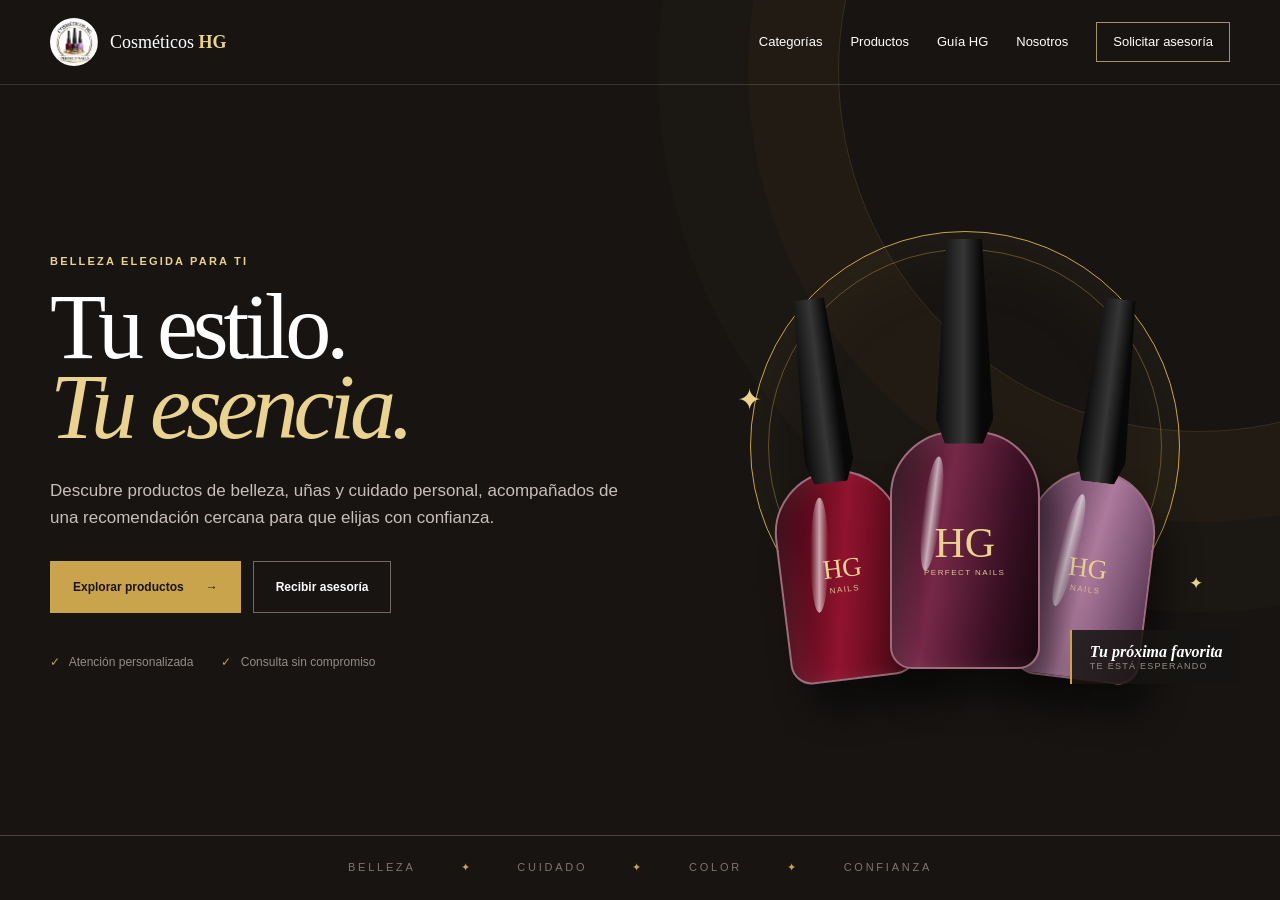
==== commit f587594c: "Actualización de la página" ====
--- a/index.html
+++ b/index.html
@@ -1,54 +1,5 @@
-<!doctype html>
-<html lang="es">
-<head>
-  <meta charset="utf-8">
-  <meta name="viewport" content="width=device-width, initial-scale=1">
-  <meta name="description" content="Cosméticos HG: belleza, uñas y cuidado personal con asesoría cercana.">
-  <meta name="theme-color" content="#171412">
-  <title>Cosméticos HG | Belleza que habla de ti</title>
-  <link rel="icon" href="assets/images/logo-cosmeticos-hg.jpg" type="image/jpeg">
-  <link rel="stylesheet" href="styles.css">
-  <link rel="stylesheet" href="admin.css">
-  <script src="data.js" defer></script>
-  <script src="script.js" defer></script>
-  <script src="admin.js" defer></script>
-</head>
-<body>
-  <a class="skip-link" href="#contenido">Saltar al contenido</a>
-  <header class="site-header" id="inicio">
-    <div class="container header-inner">
-      <a class="brand" href="#inicio" aria-label="Cosméticos HG, ir al inicio"><img src="assets/images/logo-cosmeticos-hg.jpg" alt="" width="48" height="48"><span>Cosméticos <strong>HG</strong></span></a>
-      <button class="menu-toggle" type="button" aria-expanded="false" aria-controls="main-nav" aria-label="Abrir menú"><span></span><span></span><span></span></button>
-      <nav class="main-nav" id="main-nav" aria-label="Navegación principal"><a href="#categorias">Categorías</a><a href="#productos">Productos</a><a href="#guia">Guía HG</a><a href="#nosotros">Nosotros</a><a class="nav-cta" href="#contacto">Solicitar asesoría</a></nav>
-    </div>
-  </header>
-
-  <main id="contenido">
-    <section class="hero" aria-labelledby="hero-title">
-      <div class="container hero-grid">
-        <div class="hero-copy reveal"><p class="eyebrow">Belleza elegida para ti</p><h1 id="hero-title">Tu estilo.<br><em>Tu esencia.</em></h1><p class="hero-lead">Descubre productos de belleza, uñas y cuidado personal, acompañados de una recomendación cercana para que elijas con confianza.</p><div class="hero-actions"><a class="button button-gold" href="#productos">Explorar productos <span aria-hidden="true">→</span></a><a class="button button-ghost" href="#contacto">Recibir asesoría</a></div><ul class="hero-trust"><li><span>✓</span> Atención personalizada</li><li><span>✓</span> Consulta sin compromiso</li></ul></div>
-        <div class="hero-visual reveal delay-1" aria-label="Composición ilustrada de esmaltes HG" role="img"><div class="visual-halo"></div><div class="bottle bottle-back bottle-wine"><i></i><b>HG</b><small>nails</small></div><div class="bottle bottle-main"><i></i><b>HG</b><small>perfect nails</small></div><div class="bottle bottle-back bottle-mauve"><i></i><b>HG</b><small>nails</small></div><span class="spark spark-one">✦</span><span class="spark spark-two">✦</span><div class="visual-card"><strong>Tu próxima favorita</strong><span>te está esperando</span></div></div>
-      </div>
-      <div class="hero-marquee" aria-hidden="true"><span>BELLEZA</span><i>✦</i><span>CUIDADO</span><i>✦</i><span>COLOR</span><i>✦</i><span>CONFIANZA</span></div>
-    </section>
-
-    <section class="section categories" id="categorias" aria-labelledby="categories-title"><div class="container"><div class="section-heading reveal"><div><p class="eyebrow">Explora a tu manera</p><h2 id="categories-title">Encuentra lo que buscas</h2></div><p>Opciones para cada rutina, estilo y momento.</p></div><div class="category-grid" aria-live="polite"></div><p class="category-empty" hidden>No hay categorías disponibles por el momento.</p></div></section>
-
-    <section class="section products-section" id="productos" aria-labelledby="products-title"><div class="container"><div class="section-heading reveal"><div><p class="eyebrow">Selección del momento</p><h2 id="products-title">Descubre tus favoritos</h2></div><p>Referencias conceptuales. Consulta marcas, tonos y disponibilidad.</p></div>
-      <div class="product-toolbar reveal"><div class="filters" role="group" aria-label="Filtrar por categoría"><button class="filter is-active" data-filter="todos" aria-pressed="true">Todos</button><button class="filter" data-filter="uñas" aria-pressed="false">Uñas</button><button class="filter" data-filter="maquillaje" aria-pressed="false">Maquillaje</button><button class="filter" data-filter="cuidado" aria-pressed="false">Cuidado</button></div><label class="search-box"><span class="sr-only">Buscar productos</span><input id="product-search" type="search" placeholder="Buscar en el catálogo"><span aria-hidden="true">⌕</span></label></div>
-      <div class="product-grid" aria-live="polite"></div><p class="empty-state" hidden>No encontramos coincidencias. Prueba otra palabra o categoría.</p>
-    </div></section>
-
-    <section class="promo" aria-labelledby="promo-title"><div class="container promo-grid"><div class="promo-mark reveal" aria-hidden="true"><span>HG</span><i>✦</i></div><div class="promo-copy reveal delay-1"><p class="eyebrow">Recomendación personalizada</p><h2 id="promo-title">¿No sabes cuál elegir?</h2><p>Cuéntanos qué buscas, qué te gusta o qué necesitas. Te orientamos con opciones que se ajusten a ti, sin complicaciones.</p><a class="button button-light" href="#contacto">Quiero una recomendación <span>→</span></a></div></div></section>
-
-    <section class="section guide" id="guia" aria-labelledby="guide-title"><div class="container"><div class="section-heading reveal"><div><p class="eyebrow">Aprende y disfruta</p><h2 id="guide-title">Guía de belleza HG</h2></div><p>Consejos sencillos para elegir y usar mejor tus productos.</p></div><div class="guide-grid"><article class="guide-feature reveal"><div class="guide-art"><span>3</span><i>pasos</i></div><div><span class="guide-label">Rutina esencial</span><h3>Una manicura bonita comienza antes del color</h3><p>Preparar, aplicar capas finas y sellar el acabado puede hacer una gran diferencia.</p><a href="#contacto">Pedir recomendaciones →</a></div></article><div class="tips-list"><article class="tip reveal"><span>01</span><div><p>Antes de comprar</p><h3>Elige según tu rutina, no solo por tendencia</h3></div></article><article class="tip reveal delay-1"><span>02</span><div><p>Un buen hábito</p><h3>Revisa siempre el modo de uso del producto</h3></div></article><article class="tip reveal delay-2"><span>03</span><div><p>Si tienes dudas</p><h3>Una consulta puede ayudarte a decidir mejor</h3></div></article></div></div></div></section>
-
-    <section class="about" id="nosotros" aria-labelledby="about-title"><div class="container about-grid"><div class="about-logo reveal"><img src="assets/images/logo-cosmeticos-hg.jpg" alt="Logotipo de Cosméticos HG" width="330" height="330"></div><div class="about-copy reveal delay-1"><p class="eyebrow">Cercanía que se nota</p><h2 id="about-title">Más que productos,<br><em>una elección segura.</em></h2><p>En Cosméticos HG creemos que la belleza también está en sentirse bien al elegir. Combinamos variedad, información clara y atención cercana para ayudarte a encontrar alternativas acordes con tus gustos y necesidades.</p><div class="values"><div><strong>01</strong><span>Asesoría<br>personalizada</span></div><div><strong>02</strong><span>Variedad para<br>cada estilo</span></div><div><strong>03</strong><span>Atención<br>cercana</span></div></div></div></div></section>
-
-    <section class="contact section" id="contacto" aria-labelledby="contact-title"><div class="container contact-grid"><div class="contact-copy reveal"><p class="eyebrow">Hablemos</p><h2 id="contact-title">Tu próxima elección comienza aquí.</h2><p>Escríbenos el producto que te interesa o cuéntanos qué estás buscando. Cuando agregues el número comercial, este formulario abrirá la conversación en WhatsApp.</p><div class="contact-note"><span>i</span><p><strong>Canal en preparación</strong>El número, correo y horario comercial aún no han sido proporcionados.</p></div></div><form class="contact-form reveal delay-1" id="contact-form" novalidate><div class="field"><label for="name">Tu nombre</label><input id="name" name="name" autocomplete="name" placeholder="¿Cómo te llamas?" required><small class="error"></small></div><div class="field"><label for="interest">¿Qué estás buscando?</label><select id="interest" name="interest" required><option value="">Selecciona una opción</option><option>Productos para uñas</option><option>Maquillaje</option><option>Cuidado personal</option><option>Asesoría general</option></select><small class="error"></small></div><div class="field"><label for="message">Cuéntanos un poco más <span>(opcional)</span></label><textarea id="message" name="message" rows="3" placeholder="Ej.: busco un tono vino para una ocasión especial"></textarea></div><button class="button button-dark" type="submit">Preparar consulta <span>→</span></button><p class="form-status" role="status"></p></form></div></section>
-  </main>
-
-  <footer class="site-footer"><div class="container footer-top"><a class="brand" href="#inicio"><img src="assets/images/logo-cosmeticos-hg.jpg" alt="" width="52" height="52"><span>Cosméticos <strong>HG</strong></span></a><p>Belleza, cuidado y atención<br>pensados para ti.</p><a class="back-top" href="#inicio">Volver arriba ↑</a></div><div class="container footer-bottom"><span>© 2026 Cosméticos HG</span><span>Catálogo informativo · Pedidos por WhatsApp</span></div></footer>
-  <div id="admin-root"></div>
-</body>
-</html>
+<!doctype html><html lang="es"><head><meta charset="utf-8"><meta name="viewport" content="width=device-width,initial-scale=1"><meta name="description" content="Cosméticos HG: belleza, uñas y cuidado personal con asesoría cercana."><meta name="theme-color" content="#171412"><title>Cosméticos HG | Belleza que habla de ti</title><link rel="icon" href="assets/images/logo-cosmeticos-hg.jpg"><link rel="stylesheet" href="styles.css"><link rel="stylesheet" href="admin.css"><script src="data.js" defer></script><script src="script.js" defer></script><script src="admin.js" defer></script><script src="admin-enhancements.js" defer></script></head>
+<body class="home-page" data-page="inicio"><a class="skip-link" href="#contenido">Saltar al contenido</a>
+<header class="site-header"><div class="container header-inner"><a class="brand" href="./" aria-label="Cosméticos HG, ir al inicio"><img src="assets/images/logo-cosmeticos-hg.jpg" alt="" width="48" height="48"><span>Cosméticos <strong>HG</strong></span></a><button class="menu-toggle" type="button" aria-expanded="false" aria-controls="main-nav" aria-label="Abrir menú"><span></span><span></span><span></span></button><nav class="main-nav" id="main-nav" aria-label="Navegación principal"><a data-nav="categorias" href="categorias/">Categorías</a><a data-nav="productos" href="productos/">Productos</a><a data-nav="guia" href="guia/">Guía HG</a><a data-nav="nosotros" href="nosotros/">Nosotros</a><a data-nav="asesoria" class="nav-cta" href="asesoria/">Solicitar asesoría</a></nav></div></header>
+<main id="contenido"><section class="hero" aria-labelledby="hero-title"><div class="container hero-grid"><div class="hero-copy reveal"><p class="eyebrow">Belleza elegida para ti</p><h1 id="hero-title">Tu estilo.<br><em>Tu esencia.</em></h1><p class="hero-lead">Descubre productos de belleza, uñas y cuidado personal, acompañados de una recomendación cercana para que elijas con confianza.</p><div class="hero-actions"><a class="button button-gold" href="productos/">Explorar productos <span aria-hidden="true">→</span></a><a class="button button-ghost" href="asesoria/">Recibir asesoría</a></div><ul class="hero-trust"><li><span>✓</span> Atención personalizada</li><li><span>✓</span> Consulta sin compromiso</li></ul></div><div class="hero-visual reveal delay-1" aria-label="Composición ilustrada de esmaltes HG" role="img"><div class="visual-halo"></div><div class="bottle bottle-back bottle-wine"><i></i><b>HG</b><small>nails</small></div><div class="bottle bottle-main"><i></i><b>HG</b><small>perfect nails</small></div><div class="bottle bottle-back bottle-mauve"><i></i><b>HG</b><small>nails</small></div><span class="spark spark-one">✦</span><span class="spark spark-two">✦</span><div class="visual-card"><strong>Tu próxima favorita</strong><span>te está esperando</span></div></div></div><div class="hero-marquee" aria-hidden="true"><span>BELLEZA</span><i>✦</i><span>CUIDADO</span><i>✦</i><span>COLOR</span><i>✦</i><span>CONFIANZA</span></div></section></main><div id="admin-root"></div></body></html>
+<script>window.addEventListener('DOMContentLoaded',()=>['admin-delivery.js','delivery-selection.js'].forEach(src=>{const s=document.createElement('script');s.src=src;document.body.append(s)}))</script>
--- a/styles.css
+++ b/styles.css
@@ -16,3 +16,18 @@
 @media(prefers-reduced-motion:reduce){html{scroll-behavior:auto}*,*:before,*:after{transition-duration:.01ms!important}.reveal{opacity:1;transform:none}}
 html,body{max-width:100%;overflow-x:hidden}
 .category-grid{grid-template-columns:repeat(auto-fit,minmax(min(280px,100%),1fr))}.cat-neutral{background:var(--category-custom,#cfc2b2)}.neutral-art{position:absolute;inset:0;display:grid;place-items:center}.neutral-art:before{content:"";width:210px;height:210px;border:1px solid #ffffff88;border-radius:50%}.neutral-art i{position:absolute;font:64px var(--serif);color:#fff9}.neutral-art span{position:absolute;right:20%;top:24%;color:var(--gold);font-size:28px}.category-photo{position:absolute;inset:0;width:100%;height:100%;object-fit:cover}.category-card.has-photo:after{content:"";position:absolute;inset:0;background:linear-gradient(transparent 35%,#171412cc)}.category-card.has-photo{color:white}.category-empty{margin:0;padding:45px;border:1px solid var(--line);background:var(--paper);color:var(--muted);text-align:center}
+.inner-header{position:fixed;background:#171412f5;box-shadow:0 8px 25px #0003}.page-main{padding-top:84px;min-height:calc(100svh - 34px)}.page-main .section-heading h1,.about h1,.contact h1{margin:0;font:500 clamp(2.8rem,5vw,4.65rem)/.96 var(--serif);letter-spacing:-.05em}.about h1 em{color:var(--wine);font-weight:400}.main-nav a.is-active:not(.nav-cta):after{right:0}.main-nav .nav-cta.is-active{background:var(--gold);color:var(--ink)}.compact-footer .footer-bottom a{color:var(--light-gold)}.product-photo{position:absolute;z-index:2;width:100%;height:100%;object-fit:cover}.product-price{display:block;margin-top:8px;color:var(--ink);font-weight:700}
+.home-page .hero{min-height:100svh}.home-page .hero-grid{min-height:calc(100svh - 65px)}
+@media(min-width:761px) and (max-height:850px){.home-page .hero-grid{padding-top:84px}.home-page .hero-visual{height:min(540px,62svh);transform:scale(.82)}.home-page .hero h1{font-size:clamp(3.7rem,6.4vw,5.8rem)}.home-page .hero-lead{margin:20px 0}.home-page .hero-trust{margin-top:22px}}
+@media(max-width:760px){.page-main{padding-top:70px}.inner-header{background:#171412}.main-nav a.is-active:not(.nav-cta){color:var(--light-gold)}.home-page .hero{min-height:100svh}.home-page .hero-grid{min-height:auto}}
+.product-open{cursor:pointer}.product-visual.product-open{width:100%;padding:0;border:0;color:inherit}.product-visual.product-open:focus-visible{outline:3px solid var(--gold);outline-offset:-3px}.product-visual.product-open:before{content:"Ver producto";position:absolute;z-index:5;inset:auto 14px 14px auto;padding:6px 9px;background:#171412db;color:white;font-size:9px;letter-spacing:.08em;text-transform:uppercase;opacity:0;transform:translateY(5px);transition:.2s}.product-card:hover .product-visual.product-open:before,.product-visual.product-open:focus-visible:before{opacity:1;transform:none}.product-name{padding:0;border:0;background:none;color:inherit;font:inherit;text-align:left}.product-name:hover{color:var(--wine)}.product-details{margin-top:12px;padding:0;border:0;border-bottom:1px solid currentColor;background:none;color:var(--muted);font-size:10px;cursor:pointer}.catalog-status:empty{display:none}.catalog-status{margin:0 0 20px;padding:11px 14px;border-left:2px solid var(--gold);background:var(--cream);color:var(--muted);font-size:12px}
+.product-detail-main{background:var(--paper)}.product-page-layout{display:grid;grid-template-columns:minmax(340px,.9fr) 1.1fr;gap:clamp(45px,7vw,100px);padding-block:72px 90px}.product-page-visual{position:sticky;top:110px;height:calc(100svh - 145px);min-height:520px;display:grid;place-items:center;overflow:hidden}.product-page-visual:after{content:"";position:absolute;width:min(65%,360px);aspect-ratio:1;border:1px solid #5e372f33;border-radius:50%}.product-page-visual>*{transform:scale(1.55)}.product-page-visual .product-photo{transform:none}.product-page-copy{align-self:start;padding-top:28px}.product-page-meta{margin:0;color:var(--wine);font-size:10px;font-weight:700;letter-spacing:.12em;text-transform:uppercase}.product-page-copy h1{margin:8px 0 12px;font:500 clamp(3rem,5vw,5rem)/.92 var(--serif);letter-spacing:-.05em}.product-page-lead{font:italic 19px/1.5 var(--serif);color:var(--muted)}.product-page-copy section{padding:22px 0;border-top:1px solid var(--line)}.product-page-copy section h2{margin:0 0 7px;color:var(--wine);font-size:10px;letter-spacing:.12em;text-transform:uppercase}.product-page-copy section p,.product-page-copy section ul{margin:0;color:var(--muted);font-size:13px}.product-page-copy section ul{padding-left:18px}.product-page-tags{display:flex;flex-wrap:wrap;gap:6px;margin:18px 0}.product-page-tags span{padding:5px 8px;background:var(--cream);font-size:9px;font-weight:700;text-transform:uppercase}.product-page-summary{display:flex;justify-content:space-between;align-items:center;padding:22px 0;border-top:1px solid var(--line)}.product-page-summary .availability{font-size:10px;font-weight:700;text-transform:uppercase}.availability-disponible{color:#39714d}.availability-agotado{color:var(--wine)}.availability-proximo{color:#8b6230}.product-page-summary strong{font:25px var(--serif)}.product-page-actions{display:flex;align-items:center;gap:20px;flex-wrap:wrap}.catalog-return{padding:10px 0;border-bottom:1px solid;color:var(--muted);font-size:11px}.product-unavailable{max-width:690px;min-height:calc(100svh - 190px);display:flex;justify-content:center;align-items:flex-start;flex-direction:column;padding-block:70px}.product-unavailable h1{margin:0;font:500 clamp(3.2rem,7vw,5.8rem)/.95 var(--serif)}.product-unavailable>p:not(.eyebrow){margin:20px 0 28px;color:var(--muted)}
+@media(max-width:760px){.product-page-layout{grid-template-columns:1fr;gap:28px;padding-block:28px 70px}.product-page-visual{position:relative;top:auto;height:360px;min-height:0}.product-page-visual>*{transform:scale(1.15)}.product-page-copy{padding-top:0}.product-page-copy h1{font-size:clamp(2.8rem,14vw,4.2rem)}.product-page-actions{align-items:stretch;flex-direction:column}.product-page-actions .button{width:100%}.catalog-return{text-align:center;min-height:44px}.product-unavailable{min-height:calc(100svh - 160px)}}
+@media(prefers-reduced-motion:reduce){.product-visual.product-open:before{transition:none}}
+.advanced-filters{display:grid;grid-template-columns:repeat(4,1fr);gap:12px;margin:18px 0;padding:18px;background:var(--cream)}.advanced-filters label{font-size:10px;font-weight:700;text-transform:uppercase}.advanced-filters input:not([type=checkbox]),.advanced-filters select{width:100%;margin-top:5px;padding:9px;border:1px solid var(--line);background:white}.filter-check{display:flex;align-items:center;gap:7px}.clear-filters,.filter-panel-toggle{padding:9px 13px;border:1px solid var(--ink);background:transparent;cursor:pointer}.filter-panel-toggle{display:none}.catalog-summary{display:flex;justify-content:space-between;margin-bottom:18px;color:var(--muted);font-size:11px}.predictive-search{position:relative}.search-suggestions{position:absolute;z-index:20;top:calc(100% + 8px);right:0;width:min(420px,90vw);max-height:360px;overflow:auto;background:white;border:1px solid var(--line);box-shadow:var(--shadow)}.search-suggestions a{display:flex;padding:12px;border-bottom:1px solid var(--line)}.search-suggestions a[aria-selected=true],.search-suggestions a:hover{background:var(--cream)}.search-suggestions span{display:flex;flex-direction:column}.search-suggestions small{color:var(--muted)}.search-suggestions p{padding:15px;color:var(--muted)}.product-faqs,.related-products,.product-share{padding-block:60px;border-top:1px solid var(--line)}.product-faqs>h2,.related-products>h2{font:500 clamp(2.4rem,5vw,4rem)/1 var(--serif)}.product-faqs article{border-bottom:1px solid var(--line)}.product-faqs h3{margin:0}.product-faqs button{width:100%;display:flex;justify-content:space-between;padding:18px 0;border:0;background:none;text-align:left;cursor:pointer}.product-faqs article div{padding:0 0 18px;color:var(--muted)}.product-share h2{font:25px var(--serif)}.product-share>div{display:flex;gap:10px;flex-wrap:wrap}.product-share button,.product-share a{padding:10px 14px;border:1px solid var(--line);background:white;cursor:pointer}.product-share>p{color:var(--wine);font-size:11px}.floating-whatsapp{position:fixed;z-index:45;right:max(20px,env(safe-area-inset-right));bottom:max(20px,env(safe-area-inset-bottom));display:flex;align-items:center;gap:8px;padding:12px 16px;background:var(--dark-wine);color:white;border:1px solid var(--gold);box-shadow:0 10px 30px #0004}.floating-whatsapp span{color:var(--light-gold)}
+@media(max-width:760px){.filter-panel-toggle{display:block;margin:12px 0}.advanced-filters{display:none;grid-template-columns:1fr 1fr}.advanced-filters.is-open{display:grid}.floating-whatsapp b{position:absolute;width:1px;height:1px;overflow:hidden}.floating-whatsapp{width:48px;height:48px;justify-content:center;padding:0;border-radius:50%}.related-products .product-grid{grid-template-columns:1fr}.catalog-summary{gap:10px}}
+body.admin-mode .floating-whatsapp{display:none!important}
+.global-banner{position:relative;z-index:40;display:flex;justify-content:center;align-items:center;gap:24px;padding:12px 55px;margin-top:84px;background:var(--dark-wine);color:white;text-align:center}.global-banner div{display:flex;gap:12px;align-items:center}.global-banner span{color:#dbcbd0}.global-banner a{border-bottom:1px solid var(--light-gold)}.global-banner button{position:absolute;right:18px;border:0;background:none;color:white;font-size:22px}.page-main+.global-banner{margin:0}.compare-toggle{margin-top:10px;padding:7px 10px;border:1px solid var(--line);background:transparent;cursor:pointer}.compare-bar{position:fixed;z-index:44;left:50%;bottom:20px;transform:translateX(-50%);display:flex;align-items:center;gap:12px;padding:12px 16px;background:var(--ink);color:white}.compare-bar button{padding:8px;border:1px solid var(--gold);background:transparent;color:white}.comparison-view{padding:25px;margin-bottom:25px;background:var(--cream)}.comparison-view>div{display:grid;grid-template-columns:repeat(auto-fit,minmax(190px,1fr));gap:12px}.comparison-view article,.promotion-card,.combo-card{padding:20px;background:white;border:1px solid var(--line)}.comparison-view article>*{display:block;margin:8px 0}.combo-grid{display:grid;grid-template-columns:repeat(auto-fit,minmax(280px,1fr));gap:18px}.promotion-card>strong,.promotion-card>del{display:block}.waitlist-pending{font-size:11px;color:var(--muted)}
+@media(max-width:760px){.global-banner{margin-top:70px;align-items:flex-start;flex-direction:column;gap:5px;padding:12px 45px 12px 16px;text-align:left}.global-banner div{align-items:flex-start;flex-direction:column;gap:2px}.compare-bar{left:10px;right:10px;bottom:10px;transform:none;flex-wrap:wrap}.comparison-view>div{grid-template-columns:1fr}}
+/* Entregas y consulta compartida */
+.selection-toggle{border:1px solid #7f2637;background:#fff;color:#7f2637;border-radius:999px;padding:.65rem 1rem;cursor:pointer;font:inherit}.selection-toggle.is-selected{background:#7f2637;color:#fff}.selection-product-control{display:flex;gap:.7rem;align-items:end;flex-wrap:wrap}.selection-product-control label{display:grid;gap:.25rem}.selection-product-control select{padding:.65rem;border:1px solid #ccc;border-radius:.4rem}.selection-bar{position:fixed;z-index:90;left:50%;bottom:1rem;transform:translateX(-50%);width:min(980px,calc(100% - 2rem));display:flex;align-items:center;gap:.65rem;padding:.75rem;background:#fff;border:1px solid #ddd;border-radius:1rem;box-shadow:0 8px 35px #0003}.selection-chips{display:flex;gap:.35rem;overflow:auto;flex:1}.selection-chips button{white-space:nowrap;border:0;border-radius:999px;padding:.45rem .7rem}.selection-bar>button,.modal-actions button{border:0;border-radius:.5rem;padding:.65rem .85rem;cursor:pointer}.selection-consult{background:#7f2637;color:#fff}.selection-bar button:disabled{opacity:.45;cursor:not-allowed}.selection-modal{width:min(720px,calc(100% - 2rem));max-height:90vh;border:0;border-radius:1rem;padding:1.5rem}.selection-modal::backdrop{background:#0008}.modal-close{float:right;border:0;background:none;font-size:1.6rem}.summary-products{display:grid;gap:.5rem;margin:1rem 0}.summary-products article{display:flex;justify-content:space-between;gap:1rem;padding:.75rem;border:1px solid #ddd;border-radius:.6rem}.summary-products article div{display:grid}.summary-products img{width:48px;height:48px;object-fit:cover}.selection-modal label{display:grid;gap:.35rem}.selection-modal select{padding:.7rem}.modal-actions{display:flex;justify-content:flex-end;gap:.5rem;margin-top:1rem}.continue-whatsapp{background:#7f2637;color:#fff}.deliveries-page{padding-block:clamp(3rem,8vw,7rem)}.delivery-status,.delivery-info,.deliveries-page>section{margin-bottom:2rem}.delivery-info{display:grid;grid-template-columns:repeat(auto-fit,minmax(210px,1fr));gap:1rem}.delivery-info article,.deliveries-page section article{padding:1.2rem;border:1px solid #ddd;border-radius:.8rem}.delivery-indicator{padding:.7rem;background:#f7edef;border-radius:.5rem}@media(max-width:700px){body{padding-bottom:9rem}.selection-bar{align-items:stretch;flex-wrap:wrap;bottom:.5rem}.selection-chips{order:5;flex-basis:100%}.selection-bar>button{flex:1}.summary-products article{align-items:start}}
--- a/admin.css
+++ b/admin.css
@@ -8,3 +8,5 @@
 @media(max-width:760px){.admin-sidebar{top:60px;width:min(290px,85vw);transform:translateX(-102%);transition:.25s}.admin-sidebar.is-open{transform:none}.admin-workspace{margin-left:0}.admin-mobile-head{height:60px;display:flex;align-items:center;justify-content:space-between;padding:8px 16px;background:#171412;color:white}.admin-mobile-head img{width:40px;height:40px}.admin-menu{border:1px solid #8b817b;background:none;color:white;padding:7px 11px}.admin-topbar{height:auto;padding:18px 16px}.admin-topbar h1{font-size:23px}.admin-topbar .quick-add{padding:8px 11px}.admin-content{padding:24px 16px 60px}.admin-heading{align-items:flex-start;gap:15px}.admin-heading h2{font-size:30px}.admin-heading>span{display:none}.stat-grid{grid-template-columns:repeat(2,1fr)}.quick-grid{grid-template-columns:1fr}.admin-filters{grid-template-columns:1fr}.admin-filters input{grid-column:auto}.admin-product-card{grid-template-columns:55px 1fr}.admin-product-meta{display:none}.admin-card-actions{grid-column:1/-1;max-width:none;justify-content:flex-start;border-top:1px solid #e2d9cf;padding-top:10px}.category-list article{grid-template-columns:1fr;gap:9px}.category-list article>.state{justify-self:start}.category-list article>div:last-child{flex-wrap:wrap}.form-layout{grid-template-columns:1fr;max-height:70vh}.product-preview{order:-1;padding:18px}.product-preview #preview-image{height:150px}.field-pair{grid-template-columns:1fr}.check-label{margin-top:0}.check-grid{grid-template-columns:repeat(2,1fr)}.backup-grid{grid-template-columns:1fr}.backup-grid p{min-height:0}.dialog-actions{position:sticky;bottom:0;background:#fffdf9}.login-card{padding:30px 22px}}
 @media(max-width:380px){.stat-grid{grid-template-columns:1fr}.admin-topbar .admin-kicker{display:none}.admin-topbar h1{font-size:20px}.admin-primary{padding-inline:10px}.category-add>div{flex-direction:column}.category-add button{width:100%}}
 @media(prefers-reduced-motion:reduce){.admin-sidebar,.admin-toast{transition:none}}
+.inventory-fields,.faq-admin{margin:20px 0;padding:16px;border:1px solid #d9cec0}.inventory-fields legend,.faq-admin legend{font-weight:700}.faq-admin-list article{padding:12px;margin-bottom:10px;background:#f3eee7}.faq-admin-list label{display:block;margin-bottom:8px}.faq-admin-list button{color:#8d1730}.whatsapp-settings{max-width:650px;padding:25px;background:white}.whatsapp-settings label{display:block;margin-bottom:16px}.whatsapp-settings input:not([type=checkbox]),.whatsapp-settings textarea{width:100%;padding:10px;border:1px solid #cfc4b8}
+.commerce-admin-list article{display:flex;align-items:center;gap:10px;padding:15px;margin-bottom:10px;background:white}.commerce-admin-list article>div{flex:1}.banner-settings,.commerce-product-fields{padding:20px;background:white}.banner-settings label,.commerce-product-fields label{display:block;margin-bottom:12px}.banner-settings input:not([type=checkbox]),.banner-settings select,.commerce-product-fields input,.commerce-product-fields textarea,.commerce-product-fields select{width:100%;padding:9px;border:1px solid #cfc4b8}
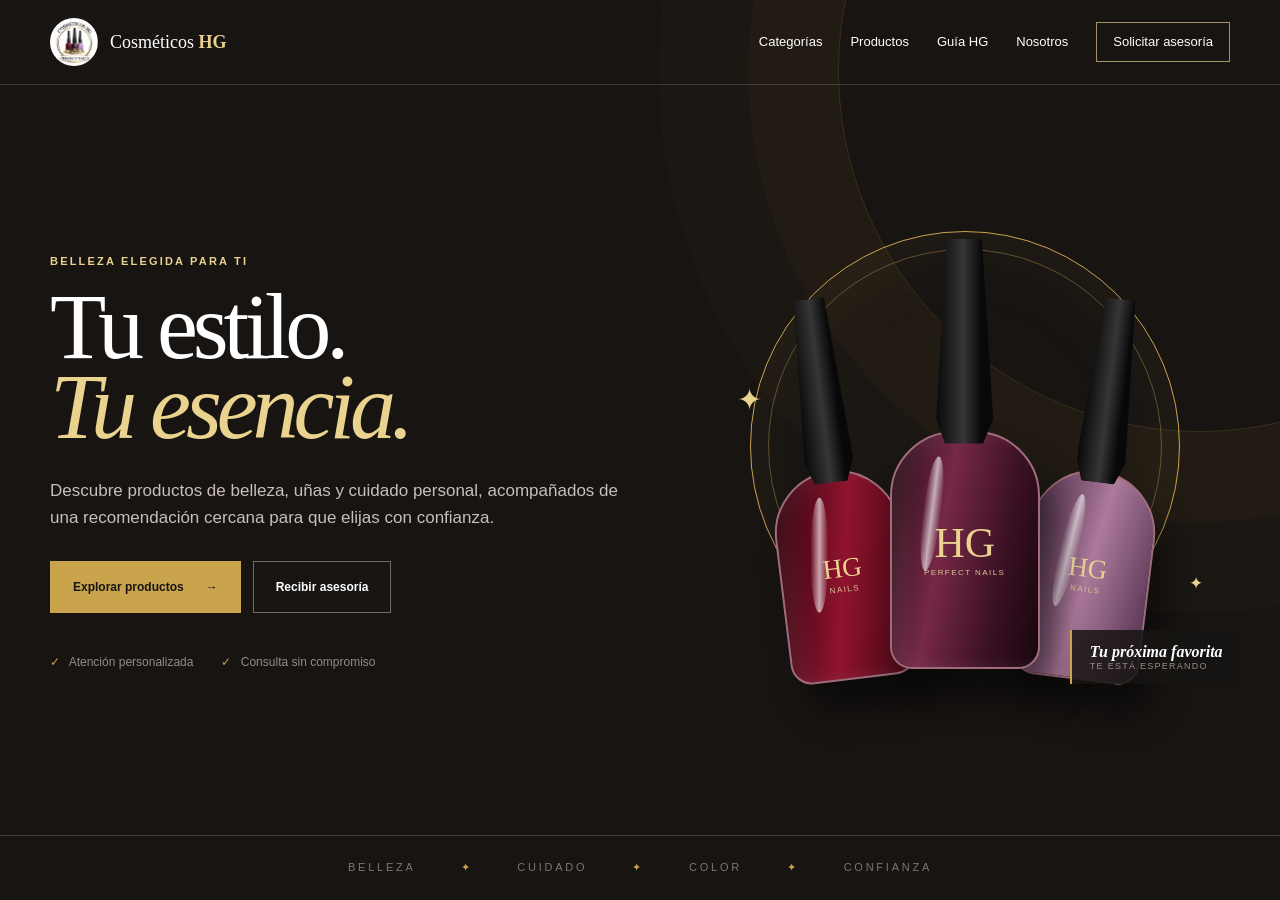
==== commit ce3fcd84: "Actualización de la página" ====
--- a/index.html
+++ b/index.html
@@ -1,5 +1,5 @@
-<!doctype html><html lang="es"><head><meta charset="utf-8"><meta name="viewport" content="width=device-width,initial-scale=1"><meta name="description" content="Cosméticos HG: belleza, uñas y cuidado personal con asesoría cercana."><meta name="theme-color" content="#171412"><title>Cosméticos HG | Belleza que habla de ti</title><link rel="icon" href="assets/images/logo-cosmeticos-hg.jpg"><link rel="stylesheet" href="styles.css"><link rel="stylesheet" href="admin.css"><script src="data.js" defer></script><script src="script.js" defer></script><script src="admin.js" defer></script><script src="admin-enhancements.js" defer></script></head>
+<!doctype html><html lang="es"><head><meta charset="utf-8"><meta name="viewport" content="width=device-width,initial-scale=1"><meta name="description" content="Cosméticos HG: belleza, uñas y cuidado personal con asesoría cercana."><meta name="theme-color" content="#171412"><title>Cosméticos HG | Belleza que habla de ti</title><link rel="icon" href="assets/images/logo-cosmeticos-hg.webp"><link rel="stylesheet" href="styles.css"><link rel="stylesheet" href="admin.css"><script src="data.js" defer></script><script src="script.js" defer></script><script src="admin.js" defer></script><script src="admin-enhancements.js" defer></script></head>
 <body class="home-page" data-page="inicio"><a class="skip-link" href="#contenido">Saltar al contenido</a>
-<header class="site-header"><div class="container header-inner"><a class="brand" href="./" aria-label="Cosméticos HG, ir al inicio"><img src="assets/images/logo-cosmeticos-hg.jpg" alt="" width="48" height="48"><span>Cosméticos <strong>HG</strong></span></a><button class="menu-toggle" type="button" aria-expanded="false" aria-controls="main-nav" aria-label="Abrir menú"><span></span><span></span><span></span></button><nav class="main-nav" id="main-nav" aria-label="Navegación principal"><a data-nav="categorias" href="categorias/">Categorías</a><a data-nav="productos" href="productos/">Productos</a><a data-nav="guia" href="guia/">Guía HG</a><a data-nav="nosotros" href="nosotros/">Nosotros</a><a data-nav="asesoria" class="nav-cta" href="asesoria/">Solicitar asesoría</a></nav></div></header>
+<header class="site-header"><div class="container header-inner"><a class="brand" href="./" aria-label="Cosméticos HG, ir al inicio"><img src="assets/images/logo-cosmeticos-hg.webp" alt="" width="48" height="48"><span>Cosméticos <strong>HG</strong></span></a><button class="menu-toggle" type="button" aria-expanded="false" aria-controls="main-nav" aria-label="Abrir menú"><span></span><span></span><span></span></button><nav class="main-nav" id="main-nav" aria-label="Navegación principal"><a data-nav="categorias" href="categorias/">Categorías</a><a data-nav="productos" href="productos/">Productos</a><a data-nav="guia" href="guia/">Guía HG</a><a data-nav="nosotros" href="nosotros/">Nosotros</a><a data-nav="asesoria" class="nav-cta" href="asesoria/">Solicitar asesoría</a></nav></div></header>
 <main id="contenido"><section class="hero" aria-labelledby="hero-title"><div class="container hero-grid"><div class="hero-copy reveal"><p class="eyebrow">Belleza elegida para ti</p><h1 id="hero-title">Tu estilo.<br><em>Tu esencia.</em></h1><p class="hero-lead">Descubre productos de belleza, uñas y cuidado personal, acompañados de una recomendación cercana para que elijas con confianza.</p><div class="hero-actions"><a class="button button-gold" href="productos/">Explorar productos <span aria-hidden="true">→</span></a><a class="button button-ghost" href="asesoria/">Recibir asesoría</a></div><ul class="hero-trust"><li><span>✓</span> Atención personalizada</li><li><span>✓</span> Consulta sin compromiso</li></ul></div><div class="hero-visual reveal delay-1" aria-label="Composición ilustrada de esmaltes HG" role="img"><div class="visual-halo"></div><div class="bottle bottle-back bottle-wine"><i></i><b>HG</b><small>nails</small></div><div class="bottle bottle-main"><i></i><b>HG</b><small>perfect nails</small></div><div class="bottle bottle-back bottle-mauve"><i></i><b>HG</b><small>nails</small></div><span class="spark spark-one">✦</span><span class="spark spark-two">✦</span><div class="visual-card"><strong>Tu próxima favorita</strong><span>te está esperando</span></div></div></div><div class="hero-marquee" aria-hidden="true"><span>BELLEZA</span><i>✦</i><span>CUIDADO</span><i>✦</i><span>COLOR</span><i>✦</i><span>CONFIANZA</span></div></section></main><div id="admin-root"></div></body></html>
 <script>window.addEventListener('DOMContentLoaded',()=>['admin-delivery.js','delivery-selection.js'].forEach(src=>{const s=document.createElement('script');s.src=src;document.body.append(s)}))</script>
